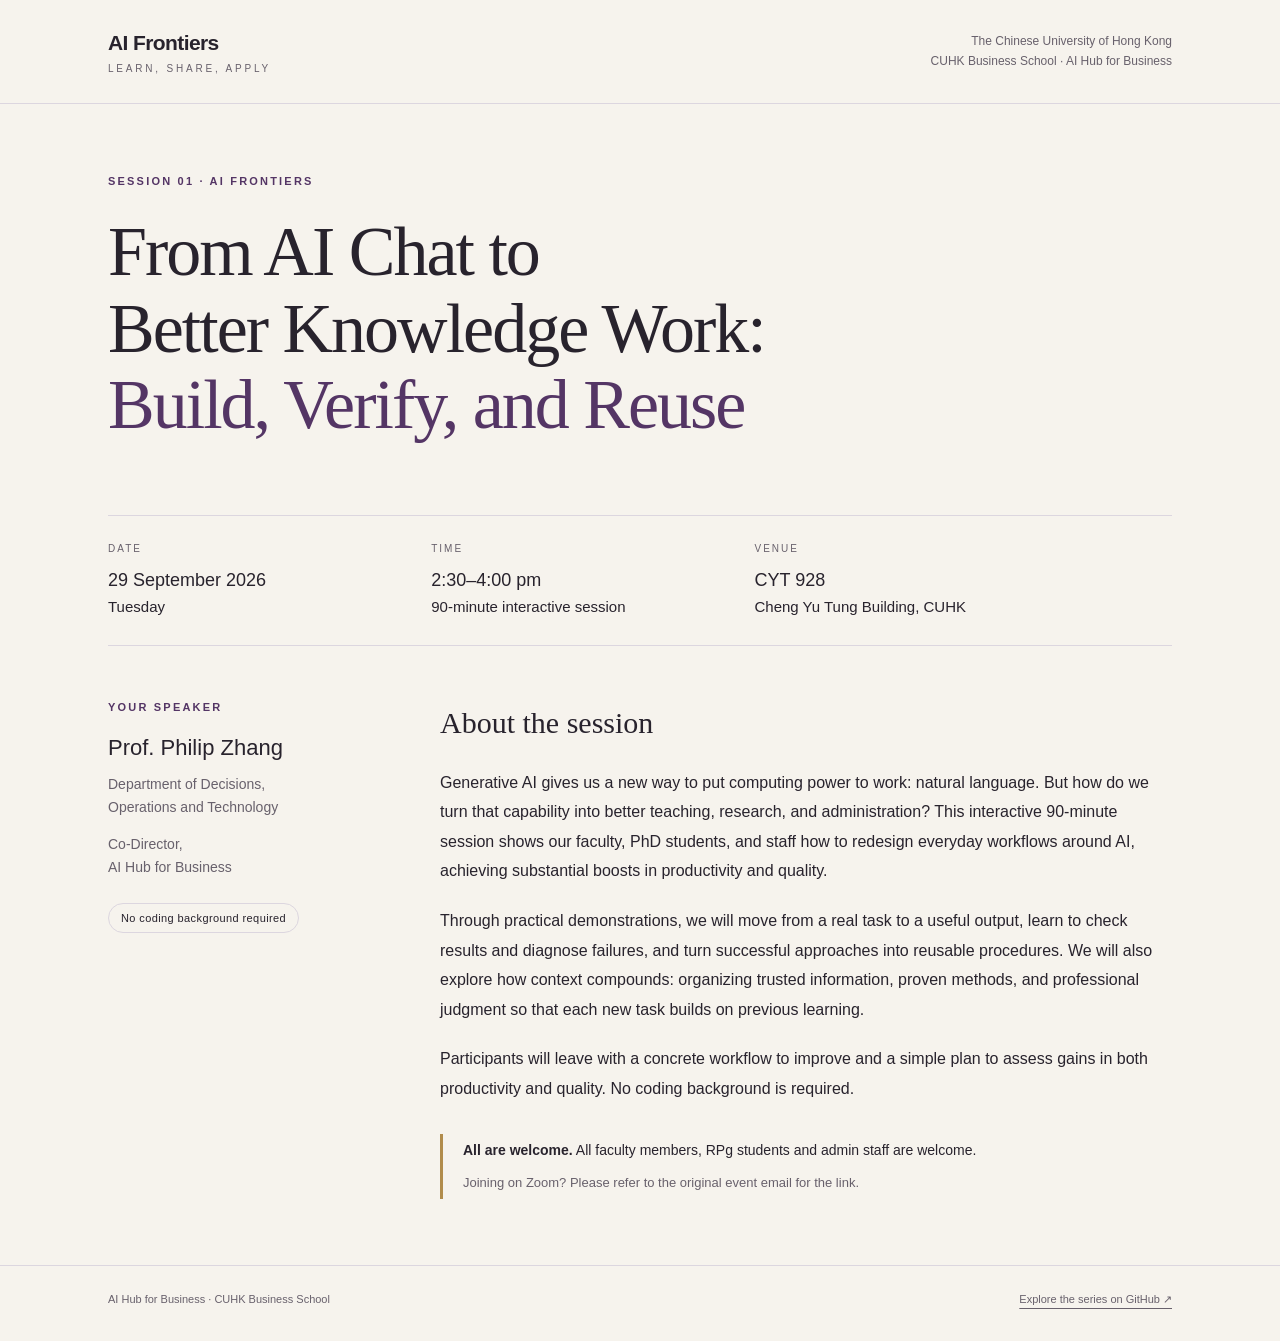
==== docs/events/2026-09-29-build-verify-reuse.html @ 6bfc77c0 "Publish event website and simplify session listing" ====
<!doctype html>
<html lang="en"><head><meta charset="utf-8"><meta name="viewport" content="width=device-width, initial-scale=1"><title>From AI Chat to Better Knowledge Work · AI Frontiers</title><meta name="description" content="AI Frontiers at CUHK Business School — learn, share and apply AI in research, teaching and everyday work."><link rel="stylesheet" href="../style.css"></head><body><a class="skip" href="#main">Skip to content</a><header><div class="wrap masthead"><a class="brand" href="../index.html">AI Frontiers<span>Learn, Share, Apply</span></a><div class="institution">The Chinese University of Hong Kong<br>CUHK Business School · AI Hub for Business</div></div></header><main id="main" class="wrap"><section class="hero"><div class="eyebrow">Session 01 · AI Frontiers</div><h1>From AI Chat to<br>Better Knowledge Work:<br><em>Build, Verify, and Reuse</em></h1></section><dl class="details"><div><dt>Date</dt><dd><strong>29 September 2026</strong><br>Tuesday</dd></div><div><dt>Time</dt><dd><strong>2:30–4:00 pm</strong><br>90-minute interactive session</dd></div><div><dt>Venue</dt><dd><strong>CYT 928</strong><br>Cheng Yu Tung Building, CUHK</dd></div></dl><div class="content"><aside><div class="eyebrow">Your speaker</div><p class="speaker">Prof. Philip Zhang</p><p class="affiliation">Department of Decisions,<br>Operations and Technology</p><p class="affiliation" style="margin-top:14px">Co-Director,<br>AI Hub for Business</p><span class="badge">No coding background required</span></aside><article class="abstract"><h2>About the session</h2><p>Generative AI gives us a new way to put computing power to work: natural language. But how do we turn that capability into better teaching, research, and administration? This interactive 90-minute session shows our faculty, PhD students, and staff how to redesign everyday workflows around AI, achieving substantial boosts in productivity and quality.</p><p>Through practical demonstrations, we will move from a real task to a useful output, learn to check results and diagnose failures, and turn successful approaches into reusable procedures. We will also explore how context compounds: organizing trusted information, proven methods, and professional judgment so that each new task builds on previous learning.</p><p>Participants will leave with a concrete workflow to improve and a simple plan to assess gains in both productivity and quality. No coding background is required.</p><div class="welcome"><p><strong>All are welcome.</strong> All faculty members, RPg students and admin staff are welcome.</p><p>Joining on Zoom? Please refer to the original event email for the link.</p></div></article></div></main><footer><div class="wrap foot"><span>AI Hub for Business · CUHK Business School</span><a href="https://github.com/CUHK-Business-School-AI-Hub/AI-Frontiers-Learn-Share-and-Apply">Explore the series on GitHub ↗</a></div></footer></body></html>
---- docs/style.css ----
*{box-sizing:border-box} :root{--paper:#f6f3ed;--ink:#28232d;--muted:#68616c;--purple:#543565;--line:#dcd6df;--gold:#b18c4c}body{margin:0;background:var(--paper);color:var(--ink);font-family:Arial,Helvetica,sans-serif;line-height:1.65}a{color:inherit;text-underline-offset:5px}a:hover{color:var(--purple)}a:focus-visible{outline:3px solid var(--gold);outline-offset:6px}.wrap{max-width:1160px;margin:auto;padding:0 48px}header{border-bottom:1px solid var(--line)}.masthead{display:flex;align-items:center;justify-content:space-between;gap:24px;padding-top:26px;padding-bottom:26px}.brand{text-decoration:none;font-weight:700;font-size:21px;letter-spacing:-.6px}.brand span{display:block;font-size:10px;letter-spacing:2.8px;text-transform:uppercase;font-weight:400;color:var(--muted)}.institution{font-size:12px;text-align:right;color:var(--muted)}.eyebrow{text-transform:uppercase;font-size:11px;font-weight:700;letter-spacing:2.2px;color:var(--purple)}.hero{padding:68px 0 48px;position:relative}h1{font-family:Georgia,'Times New Roman',serif;font-weight:400;font-size:clamp(40px,5.7vw,70px);line-height:1.09;letter-spacing:-2px;margin:24px 0;max-width:930px}h1 em{font-style:normal;color:var(--purple)}.intro{font-size:18px;color:var(--muted);max-width:660px}.details{display:grid;grid-template-columns:1fr 1fr 1.4fr;border-top:1px solid var(--line);border-bottom:1px solid var(--line);margin:0;padding:25px 0;gap:25px}.details dt{font-size:10px;text-transform:uppercase;letter-spacing:2px;color:var(--muted);margin-bottom:8px}.details dd{margin:0;font-size:15px}.details strong{font-size:18px;font-weight:500}.content{display:grid;grid-template-columns:260px 1fr;gap:72px;padding:52px 0 66px}h2{font-family:Georgia,serif;font-weight:400;font-size:30px;margin:0 0 20px}.speaker{font-size:22px;margin:14px 0 6px}.affiliation{font-size:14px;color:var(--muted);margin:0}.badge{display:inline-block;font-size:11px;letter-spacing:.4px;border:1px solid var(--line);border-radius:40px;padding:5px 12px;margin-top:24px}.abstract p{font-size:16px;line-height:1.85;margin:0 0 20px}.welcome{border-left:3px solid var(--gold);padding:4px 0 4px 20px;margin-top:30px}.welcome p{font-size:14px;margin:0 0 8px}.welcome p:last-child{margin:0;color:var(--muted);font-size:13px}footer{border-top:1px solid var(--line);padding:24px 0 32px;font-size:11px;color:var(--muted)}.foot{display:flex;justify-content:space-between;gap:25px}.session{display:grid;grid-template-columns:100px 1fr 150px;gap:30px;padding:32px 0;border-top:1px solid var(--line);text-decoration:none;align-items:start}.session:hover h2{text-decoration:underline;text-underline-offset:6px}.number{font-family:Georgia,serif;font-size:48px;color:var(--purple);line-height:1}.session h2{font-size:28px;margin:0 0 10px}.session p{font-size:14px;color:var(--muted);margin:0}.session time{font-size:13px;text-align:right}.listing{padding-bottom:80px}.skip{position:absolute;left:16px;top:-100px;background:white;padding:8px;z-index:5}.skip:focus{top:10px}@media(max-width:700px){.wrap{padding:0 24px}.masthead{padding-top:20px;padding-bottom:20px}.institution{font-size:10px;max-width:130px}.brand{font-size:18px}.brand span{font-size:8px;letter-spacing:1.8px}.hero{padding:42px 0 30px}h1{letter-spacing:-1px}.details{grid-template-columns:1fr;gap:18px;padding:22px 0}.details dd{font-size:14px}.content{grid-template-columns:1fr;gap:36px;padding:32px 0 44px}.foot{flex-direction:column;gap:10px}.session{grid-template-columns:48px 1fr;gap:16px}.session time{grid-column:2;text-align:left}.session h2{font-size:25px}.number{font-size:36px}}
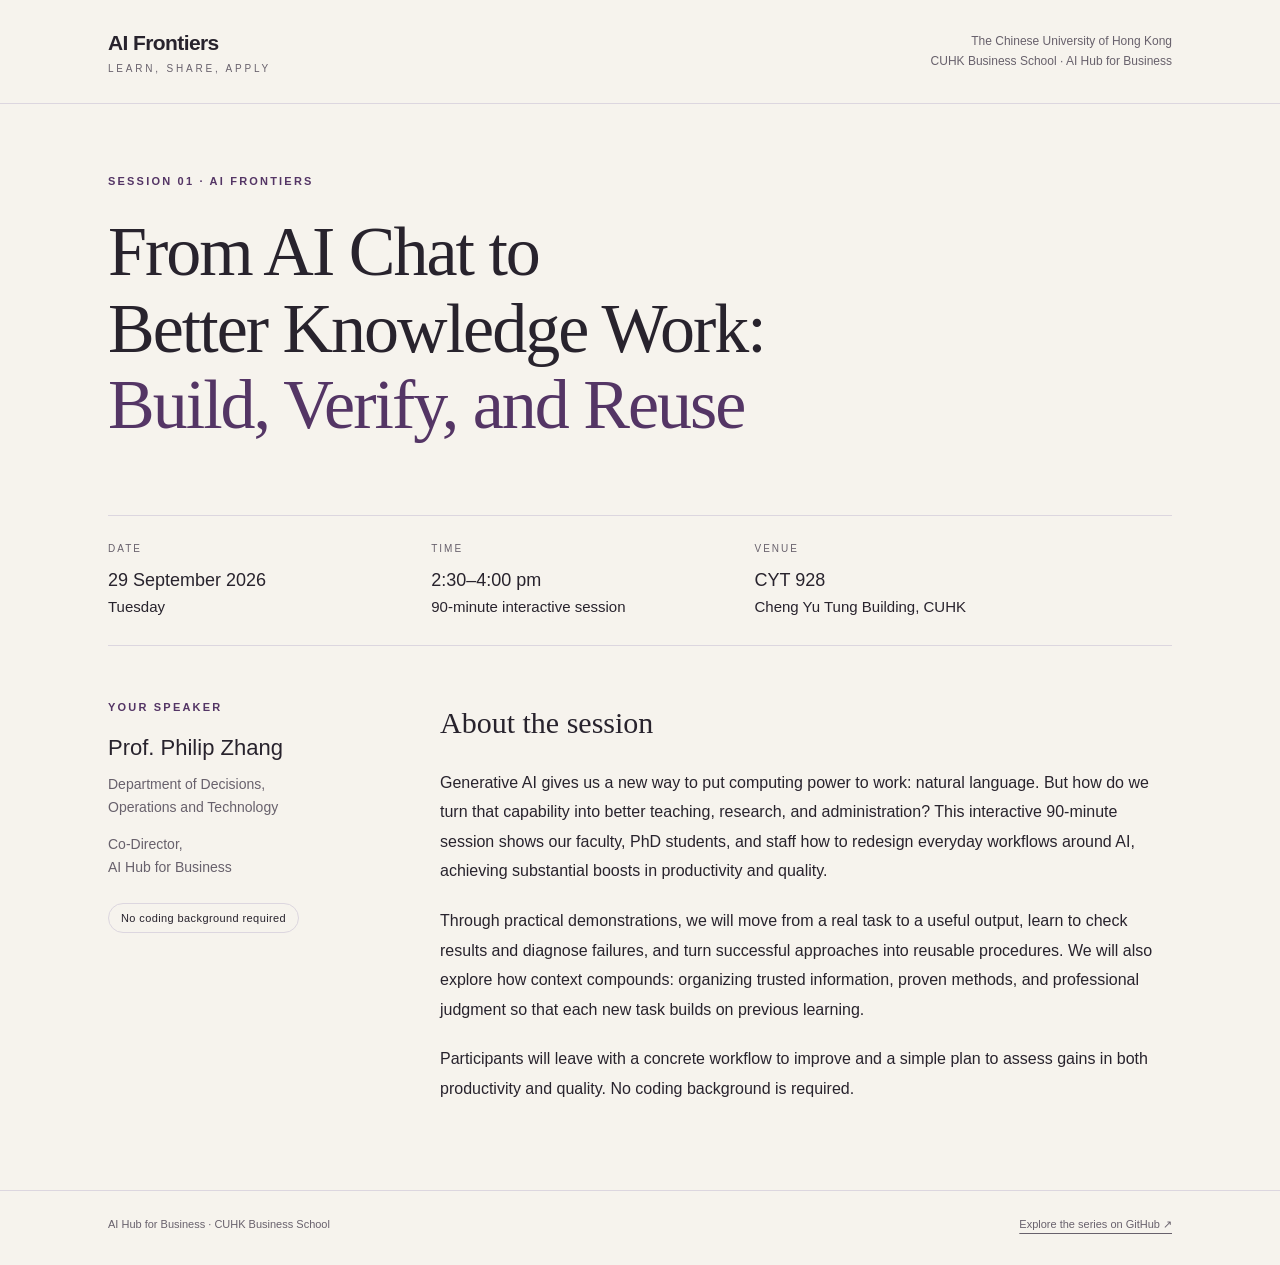
==== commit 60851b90: "Remove open attendance and Zoom prompts" ====
--- a/docs/events/2026-09-29-build-verify-reuse.html
+++ b/docs/events/2026-09-29-build-verify-reuse.html
@@ -1,2 +1,2 @@
 <!doctype html>
-<html lang="en"><head><meta charset="utf-8"><meta name="viewport" content="width=device-width, initial-scale=1"><title>From AI Chat to Better Knowledge Work · AI Frontiers</title><meta name="description" content="AI Frontiers at CUHK Business School — learn, share and apply AI in research, teaching and everyday work."><link rel="stylesheet" href="../style.css"></head><body><a class="skip" href="#main">Skip to content</a><header><div class="wrap masthead"><a class="brand" href="../index.html">AI Frontiers<span>Learn, Share, Apply</span></a><div class="institution">The Chinese University of Hong Kong<br>CUHK Business School · AI Hub for Business</div></div></header><main id="main" class="wrap"><section class="hero"><div class="eyebrow">Session 01 · AI Frontiers</div><h1>From AI Chat to<br>Better Knowledge Work:<br><em>Build, Verify, and Reuse</em></h1></section><dl class="details"><div><dt>Date</dt><dd><strong>29 September 2026</strong><br>Tuesday</dd></div><div><dt>Time</dt><dd><strong>2:30–4:00 pm</strong><br>90-minute interactive session</dd></div><div><dt>Venue</dt><dd><strong>CYT 928</strong><br>Cheng Yu Tung Building, CUHK</dd></div></dl><div class="content"><aside><div class="eyebrow">Your speaker</div><p class="speaker">Prof. Philip Zhang</p><p class="affiliation">Department of Decisions,<br>Operations and Technology</p><p class="affiliation" style="margin-top:14px">Co-Director,<br>AI Hub for Business</p><span class="badge">No coding background required</span></aside><article class="abstract"><h2>About the session</h2><p>Generative AI gives us a new way to put computing power to work: natural language. But how do we turn that capability into better teaching, research, and administration? This interactive 90-minute session shows our faculty, PhD students, and staff how to redesign everyday workflows around AI, achieving substantial boosts in productivity and quality.</p><p>Through practical demonstrations, we will move from a real task to a useful output, learn to check results and diagnose failures, and turn successful approaches into reusable procedures. We will also explore how context compounds: organizing trusted information, proven methods, and professional judgment so that each new task builds on previous learning.</p><p>Participants will leave with a concrete workflow to improve and a simple plan to assess gains in both productivity and quality. No coding background is required.</p><div class="welcome"><p><strong>All are welcome.</strong> All faculty members, RPg students and admin staff are welcome.</p><p>Joining on Zoom? Please refer to the original event email for the link.</p></div></article></div></main><footer><div class="wrap foot"><span>AI Hub for Business · CUHK Business School</span><a href="https://github.com/CUHK-Business-School-AI-Hub/AI-Frontiers-Learn-Share-and-Apply">Explore the series on GitHub ↗</a></div></footer></body></html>+<html lang="en"><head><meta charset="utf-8"><meta name="viewport" content="width=device-width, initial-scale=1"><title>From AI Chat to Better Knowledge Work · AI Frontiers</title><meta name="description" content="AI Frontiers at CUHK Business School — learn, share and apply AI in research, teaching and everyday work."><link rel="stylesheet" href="../style.css"></head><body><a class="skip" href="#main">Skip to content</a><header><div class="wrap masthead"><a class="brand" href="../index.html">AI Frontiers<span>Learn, Share, Apply</span></a><div class="institution">The Chinese University of Hong Kong<br>CUHK Business School · AI Hub for Business</div></div></header><main id="main" class="wrap"><section class="hero"><div class="eyebrow">Session 01 · AI Frontiers</div><h1>From AI Chat to<br>Better Knowledge Work:<br><em>Build, Verify, and Reuse</em></h1></section><dl class="details"><div><dt>Date</dt><dd><strong>29 September 2026</strong><br>Tuesday</dd></div><div><dt>Time</dt><dd><strong>2:30–4:00 pm</strong><br>90-minute interactive session</dd></div><div><dt>Venue</dt><dd><strong>CYT 928</strong><br>Cheng Yu Tung Building, CUHK</dd></div></dl><div class="content"><aside><div class="eyebrow">Your speaker</div><p class="speaker">Prof. Philip Zhang</p><p class="affiliation">Department of Decisions,<br>Operations and Technology</p><p class="affiliation" style="margin-top:14px">Co-Director,<br>AI Hub for Business</p><span class="badge">No coding background required</span></aside><article class="abstract"><h2>About the session</h2><p>Generative AI gives us a new way to put computing power to work: natural language. But how do we turn that capability into better teaching, research, and administration? This interactive 90-minute session shows our faculty, PhD students, and staff how to redesign everyday workflows around AI, achieving substantial boosts in productivity and quality.</p><p>Through practical demonstrations, we will move from a real task to a useful output, learn to check results and diagnose failures, and turn successful approaches into reusable procedures. We will also explore how context compounds: organizing trusted information, proven methods, and professional judgment so that each new task builds on previous learning.</p><p>Participants will leave with a concrete workflow to improve and a simple plan to assess gains in both productivity and quality. No coding background is required.</p></article></div></main><footer><div class="wrap foot"><span>AI Hub for Business · CUHK Business School</span><a href="https://github.com/CUHK-Business-School-AI-Hub/AI-Frontiers-Learn-Share-and-Apply">Explore the series on GitHub ↗</a></div></footer></body></html>
--- a/docs/style.css
+++ b/docs/style.css
@@ -1 +1 @@
-*{box-sizing:border-box} :root{--paper:#f6f3ed;--ink:#28232d;--muted:#68616c;--purple:#543565;--line:#dcd6df;--gold:#b18c4c}body{margin:0;background:var(--paper);color:var(--ink);font-family:Arial,Helvetica,sans-serif;line-height:1.65}a{color:inherit;text-underline-offset:5px}a:hover{color:var(--purple)}a:focus-visible{outline:3px solid var(--gold);outline-offset:6px}.wrap{max-width:1160px;margin:auto;padding:0 48px}header{border-bottom:1px solid var(--line)}.masthead{display:flex;align-items:center;justify-content:space-between;gap:24px;padding-top:26px;padding-bottom:26px}.brand{text-decoration:none;font-weight:700;font-size:21px;letter-spacing:-.6px}.brand span{display:block;font-size:10px;letter-spacing:2.8px;text-transform:uppercase;font-weight:400;color:var(--muted)}.institution{font-size:12px;text-align:right;color:var(--muted)}.eyebrow{text-transform:uppercase;font-size:11px;font-weight:700;letter-spacing:2.2px;color:var(--purple)}.hero{padding:68px 0 48px;position:relative}h1{font-family:Georgia,'Times New Roman',serif;font-weight:400;font-size:clamp(40px,5.7vw,70px);line-height:1.09;letter-spacing:-2px;margin:24px 0;max-width:930px}h1 em{font-style:normal;color:var(--purple)}.intro{font-size:18px;color:var(--muted);max-width:660px}.details{display:grid;grid-template-columns:1fr 1fr 1.4fr;border-top:1px solid var(--line);border-bottom:1px solid var(--line);margin:0;padding:25px 0;gap:25px}.details dt{font-size:10px;text-transform:uppercase;letter-spacing:2px;color:var(--muted);margin-bottom:8px}.details dd{margin:0;font-size:15px}.details strong{font-size:18px;font-weight:500}.content{display:grid;grid-template-columns:260px 1fr;gap:72px;padding:52px 0 66px}h2{font-family:Georgia,serif;font-weight:400;font-size:30px;margin:0 0 20px}.speaker{font-size:22px;margin:14px 0 6px}.affiliation{font-size:14px;color:var(--muted);margin:0}.badge{display:inline-block;font-size:11px;letter-spacing:.4px;border:1px solid var(--line);border-radius:40px;padding:5px 12px;margin-top:24px}.abstract p{font-size:16px;line-height:1.85;margin:0 0 20px}.welcome{border-left:3px solid var(--gold);padding:4px 0 4px 20px;margin-top:30px}.welcome p{font-size:14px;margin:0 0 8px}.welcome p:last-child{margin:0;color:var(--muted);font-size:13px}footer{border-top:1px solid var(--line);padding:24px 0 32px;font-size:11px;color:var(--muted)}.foot{display:flex;justify-content:space-between;gap:25px}.session{display:grid;grid-template-columns:100px 1fr 150px;gap:30px;padding:32px 0;border-top:1px solid var(--line);text-decoration:none;align-items:start}.session:hover h2{text-decoration:underline;text-underline-offset:6px}.number{font-family:Georgia,serif;font-size:48px;color:var(--purple);line-height:1}.session h2{font-size:28px;margin:0 0 10px}.session p{font-size:14px;color:var(--muted);margin:0}.session time{font-size:13px;text-align:right}.listing{padding-bottom:80px}.skip{position:absolute;left:16px;top:-100px;background:white;padding:8px;z-index:5}.skip:focus{top:10px}@media(max-width:700px){.wrap{padding:0 24px}.masthead{padding-top:20px;padding-bottom:20px}.institution{font-size:10px;max-width:130px}.brand{font-size:18px}.brand span{font-size:8px;letter-spacing:1.8px}.hero{padding:42px 0 30px}h1{letter-spacing:-1px}.details{grid-template-columns:1fr;gap:18px;padding:22px 0}.details dd{font-size:14px}.content{grid-template-columns:1fr;gap:36px;padding:32px 0 44px}.foot{flex-direction:column;gap:10px}.session{grid-template-columns:48px 1fr;gap:16px}.session time{grid-column:2;text-align:left}.session h2{font-size:25px}.number{font-size:36px}}+*{box-sizing:border-box} :root{--paper:#f6f3ed;--ink:#28232d;--muted:#68616c;--purple:#543565;--line:#dcd6df;--gold:#b18c4c}body{margin:0;background:var(--paper);color:var(--ink);font-family:Arial,Helvetica,sans-serif;line-height:1.65}a{color:inherit;text-underline-offset:5px}a:hover{color:var(--purple)}a:focus-visible{outline:3px solid var(--gold);outline-offset:6px}.wrap{max-width:1160px;margin:auto;padding:0 48px}header{border-bottom:1px solid var(--line)}.masthead{display:flex;align-items:center;justify-content:space-between;gap:24px;padding-top:26px;padding-bottom:26px}.brand{text-decoration:none;font-weight:700;font-size:21px;letter-spacing:-.6px}.brand span{display:block;font-size:10px;letter-spacing:2.8px;text-transform:uppercase;font-weight:400;color:var(--muted)}.institution{font-size:12px;text-align:right;color:var(--muted)}.eyebrow{text-transform:uppercase;font-size:11px;font-weight:700;letter-spacing:2.2px;color:var(--purple)}.hero{padding:68px 0 48px;position:relative}h1{font-family:Georgia,'Times New Roman',serif;font-weight:400;font-size:clamp(40px,5.7vw,70px);line-height:1.09;letter-spacing:-2px;margin:24px 0;max-width:930px}h1 em{font-style:normal;color:var(--purple)}.intro{font-size:18px;color:var(--muted);max-width:660px}.details{display:grid;grid-template-columns:1fr 1fr 1.4fr;border-top:1px solid var(--line);border-bottom:1px solid var(--line);margin:0;padding:25px 0;gap:25px}.details dt{font-size:10px;text-transform:uppercase;letter-spacing:2px;color:var(--muted);margin-bottom:8px}.details dd{margin:0;font-size:15px}.details strong{font-size:18px;font-weight:500}.content{display:grid;grid-template-columns:260px 1fr;gap:72px;padding:52px 0 66px}h2{font-family:Georgia,serif;font-weight:400;font-size:30px;margin:0 0 20px}.speaker{font-size:22px;margin:14px 0 6px}.affiliation{font-size:14px;color:var(--muted);margin:0}.badge{display:inline-block;font-size:11px;letter-spacing:.4px;border:1px solid var(--line);border-radius:40px;padding:5px 12px;margin-top:24px}.abstract p{font-size:16px;line-height:1.85;margin:0 0 20px}footer{border-top:1px solid var(--line);padding:24px 0 32px;font-size:11px;color:var(--muted)}.foot{display:flex;justify-content:space-between;gap:25px}.session{display:grid;grid-template-columns:100px 1fr 150px;gap:30px;padding:32px 0;border-top:1px solid var(--line);text-decoration:none;align-items:start}.session:hover h2{text-decoration:underline;text-underline-offset:6px}.number{font-family:Georgia,serif;font-size:48px;color:var(--purple);line-height:1}.session h2{font-size:28px;margin:0 0 10px}.session p{font-size:14px;color:var(--muted);margin:0}.session time{font-size:13px;text-align:right}.listing{padding-bottom:80px}.skip{position:absolute;left:16px;top:-100px;background:white;padding:8px;z-index:5}.skip:focus{top:10px}@media(max-width:700px){.wrap{padding:0 24px}.masthead{padding-top:20px;padding-bottom:20px}.institution{font-size:10px;max-width:130px}.brand{font-size:18px}.brand span{font-size:8px;letter-spacing:1.8px}.hero{padding:42px 0 30px}h1{letter-spacing:-1px}.details{grid-template-columns:1fr;gap:18px;padding:22px 0}.details dd{font-size:14px}.content{grid-template-columns:1fr;gap:36px;padding:32px 0 44px}.foot{flex-direction:column;gap:10px}.session{grid-template-columns:48px 1fr;gap:16px}.session time{grid-column:2;text-align:left}.session h2{font-size:25px}.number{font-size:36px}}
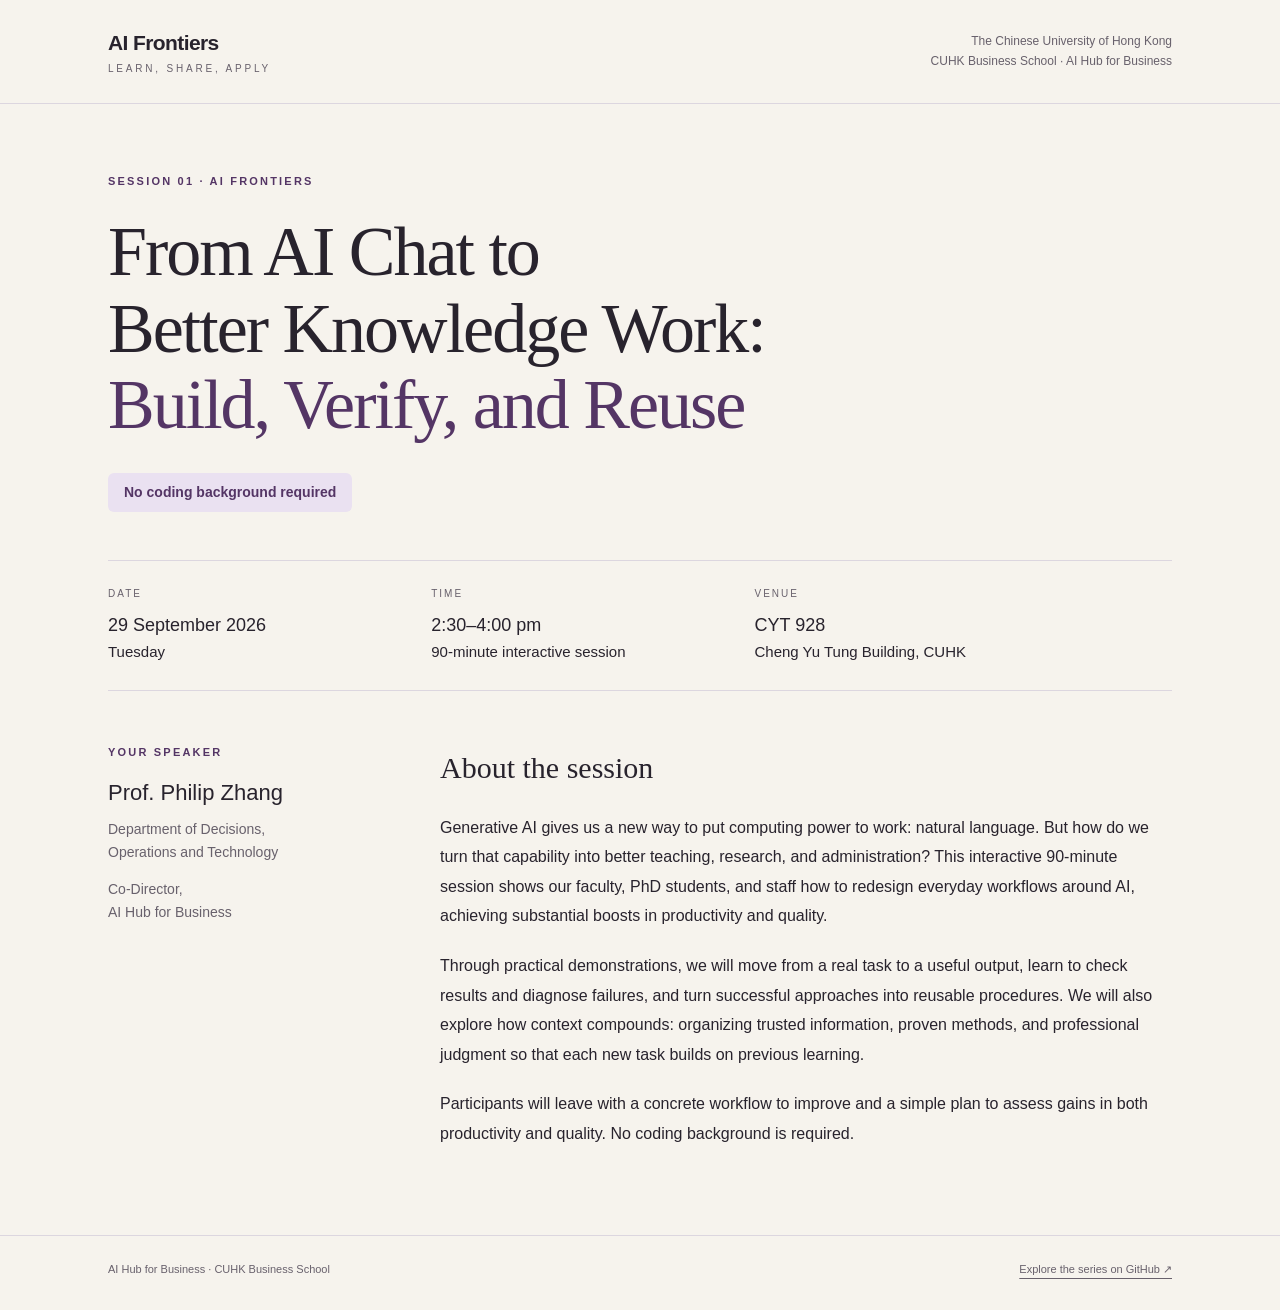
==== commit 2ea6bed3: "Highlight coding prerequisite below event title" ====
--- a/docs/events/2026-09-29-build-verify-reuse.html
+++ b/docs/events/2026-09-29-build-verify-reuse.html
@@ -1,2 +1,2 @@
 <!doctype html>
-<html lang="en"><head><meta charset="utf-8"><meta name="viewport" content="width=device-width, initial-scale=1"><title>From AI Chat to Better Knowledge Work · AI Frontiers</title><meta name="description" content="AI Frontiers at CUHK Business School — learn, share and apply AI in research, teaching and everyday work."><link rel="stylesheet" href="../style.css"></head><body><a class="skip" href="#main">Skip to content</a><header><div class="wrap masthead"><a class="brand" href="../index.html">AI Frontiers<span>Learn, Share, Apply</span></a><div class="institution">The Chinese University of Hong Kong<br>CUHK Business School · AI Hub for Business</div></div></header><main id="main" class="wrap"><section class="hero"><div class="eyebrow">Session 01 · AI Frontiers</div><h1>From AI Chat to<br>Better Knowledge Work:<br><em>Build, Verify, and Reuse</em></h1></section><dl class="details"><div><dt>Date</dt><dd><strong>29 September 2026</strong><br>Tuesday</dd></div><div><dt>Time</dt><dd><strong>2:30–4:00 pm</strong><br>90-minute interactive session</dd></div><div><dt>Venue</dt><dd><strong>CYT 928</strong><br>Cheng Yu Tung Building, CUHK</dd></div></dl><div class="content"><aside><div class="eyebrow">Your speaker</div><p class="speaker">Prof. Philip Zhang</p><p class="affiliation">Department of Decisions,<br>Operations and Technology</p><p class="affiliation" style="margin-top:14px">Co-Director,<br>AI Hub for Business</p><span class="badge">No coding background required</span></aside><article class="abstract"><h2>About the session</h2><p>Generative AI gives us a new way to put computing power to work: natural language. But how do we turn that capability into better teaching, research, and administration? This interactive 90-minute session shows our faculty, PhD students, and staff how to redesign everyday workflows around AI, achieving substantial boosts in productivity and quality.</p><p>Through practical demonstrations, we will move from a real task to a useful output, learn to check results and diagnose failures, and turn successful approaches into reusable procedures. We will also explore how context compounds: organizing trusted information, proven methods, and professional judgment so that each new task builds on previous learning.</p><p>Participants will leave with a concrete workflow to improve and a simple plan to assess gains in both productivity and quality. No coding background is required.</p></article></div></main><footer><div class="wrap foot"><span>AI Hub for Business · CUHK Business School</span><a href="https://github.com/CUHK-Business-School-AI-Hub/AI-Frontiers-Learn-Share-and-Apply">Explore the series on GitHub ↗</a></div></footer></body></html>+<html lang="en"><head><meta charset="utf-8"><meta name="viewport" content="width=device-width, initial-scale=1"><title>From AI Chat to Better Knowledge Work · AI Frontiers</title><meta name="description" content="AI Frontiers at CUHK Business School — learn, share and apply AI in research, teaching and everyday work."><link rel="stylesheet" href="../style.css"></head><body><a class="skip" href="#main">Skip to content</a><header><div class="wrap masthead"><a class="brand" href="../index.html">AI Frontiers<span>Learn, Share, Apply</span></a><div class="institution">The Chinese University of Hong Kong<br>CUHK Business School · AI Hub for Business</div></div></header><main id="main" class="wrap"><section class="hero"><div class="eyebrow">Session 01 · AI Frontiers</div><h1>From AI Chat to<br>Better Knowledge Work:<br><em>Build, Verify, and Reuse</em></h1><p class="session-note">No coding background required</p></section><dl class="details"><div><dt>Date</dt><dd><strong>29 September 2026</strong><br>Tuesday</dd></div><div><dt>Time</dt><dd><strong>2:30–4:00 pm</strong><br>90-minute interactive session</dd></div><div><dt>Venue</dt><dd><strong>CYT 928</strong><br>Cheng Yu Tung Building, CUHK</dd></div></dl><div class="content"><aside><div class="eyebrow">Your speaker</div><p class="speaker">Prof. Philip Zhang</p><p class="affiliation">Department of Decisions,<br>Operations and Technology</p><p class="affiliation" style="margin-top:14px">Co-Director,<br>AI Hub for Business</p></aside><article class="abstract"><h2>About the session</h2><p>Generative AI gives us a new way to put computing power to work: natural language. But how do we turn that capability into better teaching, research, and administration? This interactive 90-minute session shows our faculty, PhD students, and staff how to redesign everyday workflows around AI, achieving substantial boosts in productivity and quality.</p><p>Through practical demonstrations, we will move from a real task to a useful output, learn to check results and diagnose failures, and turn successful approaches into reusable procedures. We will also explore how context compounds: organizing trusted information, proven methods, and professional judgment so that each new task builds on previous learning.</p><p>Participants will leave with a concrete workflow to improve and a simple plan to assess gains in both productivity and quality. No coding background is required.</p></article></div></main><footer><div class="wrap foot"><span>AI Hub for Business · CUHK Business School</span><a href="https://github.com/CUHK-Business-School-AI-Hub/AI-Frontiers-Learn-Share-and-Apply">Explore the series on GitHub ↗</a></div></footer></body></html>
--- a/docs/style.css
+++ b/docs/style.css
@@ -1 +1 @@
-*{box-sizing:border-box} :root{--paper:#f6f3ed;--ink:#28232d;--muted:#68616c;--purple:#543565;--line:#dcd6df;--gold:#b18c4c}body{margin:0;background:var(--paper);color:var(--ink);font-family:Arial,Helvetica,sans-serif;line-height:1.65}a{color:inherit;text-underline-offset:5px}a:hover{color:var(--purple)}a:focus-visible{outline:3px solid var(--gold);outline-offset:6px}.wrap{max-width:1160px;margin:auto;padding:0 48px}header{border-bottom:1px solid var(--line)}.masthead{display:flex;align-items:center;justify-content:space-between;gap:24px;padding-top:26px;padding-bottom:26px}.brand{text-decoration:none;font-weight:700;font-size:21px;letter-spacing:-.6px}.brand span{display:block;font-size:10px;letter-spacing:2.8px;text-transform:uppercase;font-weight:400;color:var(--muted)}.institution{font-size:12px;text-align:right;color:var(--muted)}.eyebrow{text-transform:uppercase;font-size:11px;font-weight:700;letter-spacing:2.2px;color:var(--purple)}.hero{padding:68px 0 48px;position:relative}h1{font-family:Georgia,'Times New Roman',serif;font-weight:400;font-size:clamp(40px,5.7vw,70px);line-height:1.09;letter-spacing:-2px;margin:24px 0;max-width:930px}h1 em{font-style:normal;color:var(--purple)}.intro{font-size:18px;color:var(--muted);max-width:660px}.details{display:grid;grid-template-columns:1fr 1fr 1.4fr;border-top:1px solid var(--line);border-bottom:1px solid var(--line);margin:0;padding:25px 0;gap:25px}.details dt{font-size:10px;text-transform:uppercase;letter-spacing:2px;color:var(--muted);margin-bottom:8px}.details dd{margin:0;font-size:15px}.details strong{font-size:18px;font-weight:500}.content{display:grid;grid-template-columns:260px 1fr;gap:72px;padding:52px 0 66px}h2{font-family:Georgia,serif;font-weight:400;font-size:30px;margin:0 0 20px}.speaker{font-size:22px;margin:14px 0 6px}.affiliation{font-size:14px;color:var(--muted);margin:0}.badge{display:inline-block;font-size:11px;letter-spacing:.4px;border:1px solid var(--line);border-radius:40px;padding:5px 12px;margin-top:24px}.abstract p{font-size:16px;line-height:1.85;margin:0 0 20px}footer{border-top:1px solid var(--line);padding:24px 0 32px;font-size:11px;color:var(--muted)}.foot{display:flex;justify-content:space-between;gap:25px}.session{display:grid;grid-template-columns:100px 1fr 150px;gap:30px;padding:32px 0;border-top:1px solid var(--line);text-decoration:none;align-items:start}.session:hover h2{text-decoration:underline;text-underline-offset:6px}.number{font-family:Georgia,serif;font-size:48px;color:var(--purple);line-height:1}.session h2{font-size:28px;margin:0 0 10px}.session p{font-size:14px;color:var(--muted);margin:0}.session time{font-size:13px;text-align:right}.listing{padding-bottom:80px}.skip{position:absolute;left:16px;top:-100px;background:white;padding:8px;z-index:5}.skip:focus{top:10px}@media(max-width:700px){.wrap{padding:0 24px}.masthead{padding-top:20px;padding-bottom:20px}.institution{font-size:10px;max-width:130px}.brand{font-size:18px}.brand span{font-size:8px;letter-spacing:1.8px}.hero{padding:42px 0 30px}h1{letter-spacing:-1px}.details{grid-template-columns:1fr;gap:18px;padding:22px 0}.details dd{font-size:14px}.content{grid-template-columns:1fr;gap:36px;padding:32px 0 44px}.foot{flex-direction:column;gap:10px}.session{grid-template-columns:48px 1fr;gap:16px}.session time{grid-column:2;text-align:left}.session h2{font-size:25px}.number{font-size:36px}}+*{box-sizing:border-box} :root{--paper:#f6f3ed;--ink:#28232d;--muted:#68616c;--purple:#543565;--line:#dcd6df;--gold:#b18c4c}body{margin:0;background:var(--paper);color:var(--ink);font-family:Arial,Helvetica,sans-serif;line-height:1.65}a{color:inherit;text-underline-offset:5px}a:hover{color:var(--purple)}a:focus-visible{outline:3px solid var(--gold);outline-offset:6px}.wrap{max-width:1160px;margin:auto;padding:0 48px}header{border-bottom:1px solid var(--line)}.masthead{display:flex;align-items:center;justify-content:space-between;gap:24px;padding-top:26px;padding-bottom:26px}.brand{text-decoration:none;font-weight:700;font-size:21px;letter-spacing:-.6px}.brand span{display:block;font-size:10px;letter-spacing:2.8px;text-transform:uppercase;font-weight:400;color:var(--muted)}.institution{font-size:12px;text-align:right;color:var(--muted)}.eyebrow{text-transform:uppercase;font-size:11px;font-weight:700;letter-spacing:2.2px;color:var(--purple)}.hero{padding:68px 0 48px;position:relative}h1{font-family:Georgia,'Times New Roman',serif;font-weight:400;font-size:clamp(40px,5.7vw,70px);line-height:1.09;letter-spacing:-2px;margin:24px 0;max-width:930px}h1 em{font-style:normal;color:var(--purple)}.intro{font-size:18px;color:var(--muted);max-width:660px}.details{display:grid;grid-template-columns:1fr 1fr 1.4fr;border-top:1px solid var(--line);border-bottom:1px solid var(--line);margin:0;padding:25px 0;gap:25px}.details dt{font-size:10px;text-transform:uppercase;letter-spacing:2px;color:var(--muted);margin-bottom:8px}.details dd{margin:0;font-size:15px}.details strong{font-size:18px;font-weight:500}.content{display:grid;grid-template-columns:260px 1fr;gap:72px;padding:52px 0 66px}h2{font-family:Georgia,serif;font-weight:400;font-size:30px;margin:0 0 20px}.speaker{font-size:22px;margin:14px 0 6px}.affiliation{font-size:14px;color:var(--muted);margin:0}.session-note{display:inline-block;margin:6px 0 0;padding:9px 16px;border-radius:6px;background:#eae1f1;color:#543565;font-size:14px;font-weight:600;line-height:1.5}.abstract p{font-size:16px;line-height:1.85;margin:0 0 20px}footer{border-top:1px solid var(--line);padding:24px 0 32px;font-size:11px;color:var(--muted)}.foot{display:flex;justify-content:space-between;gap:25px}.session{display:grid;grid-template-columns:100px 1fr 150px;gap:30px;padding:32px 0;border-top:1px solid var(--line);text-decoration:none;align-items:start}.session:hover h2{text-decoration:underline;text-underline-offset:6px}.number{font-family:Georgia,serif;font-size:48px;color:var(--purple);line-height:1}.session h2{font-size:28px;margin:0 0 10px}.session p{font-size:14px;color:var(--muted);margin:0}.session time{font-size:13px;text-align:right}.listing{padding-bottom:80px}.skip{position:absolute;left:16px;top:-100px;background:white;padding:8px;z-index:5}.skip:focus{top:10px}@media(max-width:700px){.wrap{padding:0 24px}.masthead{padding-top:20px;padding-bottom:20px}.institution{font-size:10px;max-width:130px}.brand{font-size:18px}.brand span{font-size:8px;letter-spacing:1.8px}.hero{padding:42px 0 30px}h1{letter-spacing:-1px}.details{grid-template-columns:1fr;gap:18px;padding:22px 0}.details dd{font-size:14px}.content{grid-template-columns:1fr;gap:36px;padding:32px 0 44px}.foot{flex-direction:column;gap:10px}.session{grid-template-columns:48px 1fr;gap:16px}.session time{grid-column:2;text-align:left}.session h2{font-size:25px}.number{font-size:36px}}
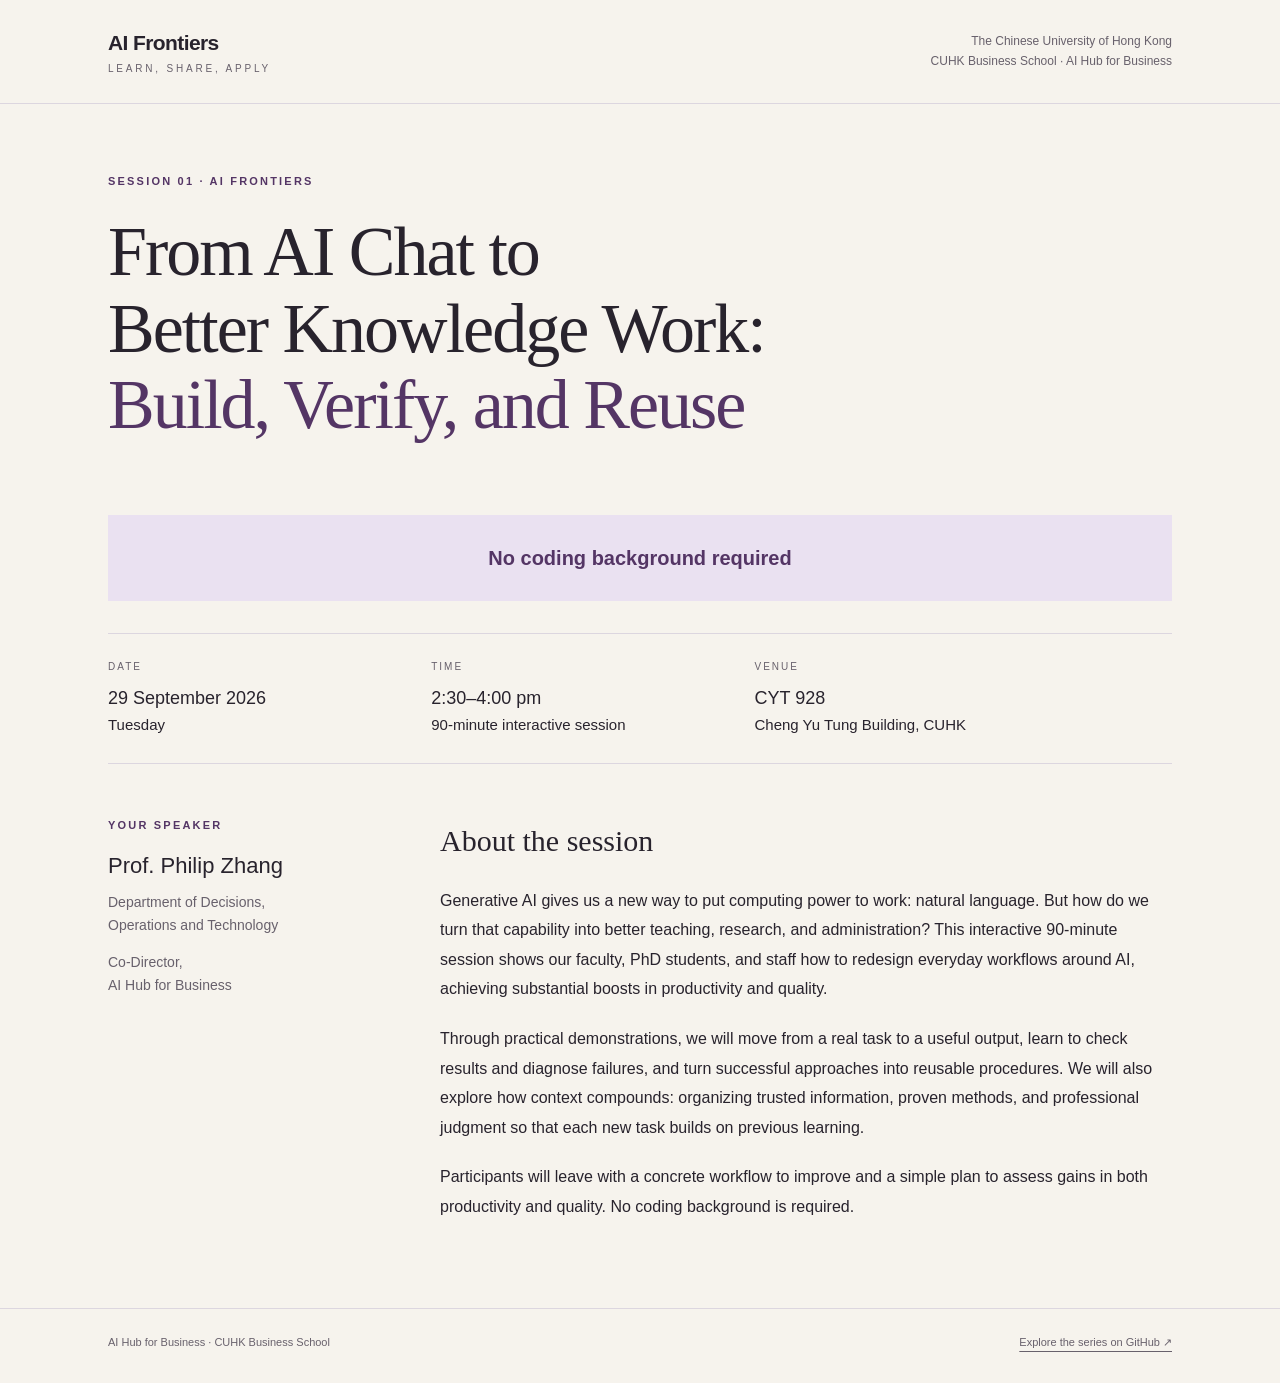
==== commit 8682c6ec: "Give prerequisite a standalone full-width color block" ====
--- a/docs/events/2026-09-29-build-verify-reuse.html
+++ b/docs/events/2026-09-29-build-verify-reuse.html
@@ -1,2 +1,2 @@
 <!doctype html>
-<html lang="en"><head><meta charset="utf-8"><meta name="viewport" content="width=device-width, initial-scale=1"><title>From AI Chat to Better Knowledge Work · AI Frontiers</title><meta name="description" content="AI Frontiers at CUHK Business School — learn, share and apply AI in research, teaching and everyday work."><link rel="stylesheet" href="../style.css"></head><body><a class="skip" href="#main">Skip to content</a><header><div class="wrap masthead"><a class="brand" href="../index.html">AI Frontiers<span>Learn, Share, Apply</span></a><div class="institution">The Chinese University of Hong Kong<br>CUHK Business School · AI Hub for Business</div></div></header><main id="main" class="wrap"><section class="hero"><div class="eyebrow">Session 01 · AI Frontiers</div><h1>From AI Chat to<br>Better Knowledge Work:<br><em>Build, Verify, and Reuse</em></h1><p class="session-note">No coding background required</p></section><dl class="details"><div><dt>Date</dt><dd><strong>29 September 2026</strong><br>Tuesday</dd></div><div><dt>Time</dt><dd><strong>2:30–4:00 pm</strong><br>90-minute interactive session</dd></div><div><dt>Venue</dt><dd><strong>CYT 928</strong><br>Cheng Yu Tung Building, CUHK</dd></div></dl><div class="content"><aside><div class="eyebrow">Your speaker</div><p class="speaker">Prof. Philip Zhang</p><p class="affiliation">Department of Decisions,<br>Operations and Technology</p><p class="affiliation" style="margin-top:14px">Co-Director,<br>AI Hub for Business</p></aside><article class="abstract"><h2>About the session</h2><p>Generative AI gives us a new way to put computing power to work: natural language. But how do we turn that capability into better teaching, research, and administration? This interactive 90-minute session shows our faculty, PhD students, and staff how to redesign everyday workflows around AI, achieving substantial boosts in productivity and quality.</p><p>Through practical demonstrations, we will move from a real task to a useful output, learn to check results and diagnose failures, and turn successful approaches into reusable procedures. We will also explore how context compounds: organizing trusted information, proven methods, and professional judgment so that each new task builds on previous learning.</p><p>Participants will leave with a concrete workflow to improve and a simple plan to assess gains in both productivity and quality. No coding background is required.</p></article></div></main><footer><div class="wrap foot"><span>AI Hub for Business · CUHK Business School</span><a href="https://github.com/CUHK-Business-School-AI-Hub/AI-Frontiers-Learn-Share-and-Apply">Explore the series on GitHub ↗</a></div></footer></body></html>+<html lang="en"><head><meta charset="utf-8"><meta name="viewport" content="width=device-width, initial-scale=1"><title>From AI Chat to Better Knowledge Work · AI Frontiers</title><meta name="description" content="AI Frontiers at CUHK Business School — learn, share and apply AI in research, teaching and everyday work."><link rel="stylesheet" href="../style.css"></head><body><a class="skip" href="#main">Skip to content</a><header><div class="wrap masthead"><a class="brand" href="../index.html">AI Frontiers<span>Learn, Share, Apply</span></a><div class="institution">The Chinese University of Hong Kong<br>CUHK Business School · AI Hub for Business</div></div></header><main id="main" class="wrap"><section class="hero"><div class="eyebrow">Session 01 · AI Frontiers</div><h1>From AI Chat to<br>Better Knowledge Work:<br><em>Build, Verify, and Reuse</em></h1></section><div class="session-note"><p>No coding background required</p></div><dl class="details"><div><dt>Date</dt><dd><strong>29 September 2026</strong><br>Tuesday</dd></div><div><dt>Time</dt><dd><strong>2:30–4:00 pm</strong><br>90-minute interactive session</dd></div><div><dt>Venue</dt><dd><strong>CYT 928</strong><br>Cheng Yu Tung Building, CUHK</dd></div></dl><div class="content"><aside><div class="eyebrow">Your speaker</div><p class="speaker">Prof. Philip Zhang</p><p class="affiliation">Department of Decisions,<br>Operations and Technology</p><p class="affiliation" style="margin-top:14px">Co-Director,<br>AI Hub for Business</p></aside><article class="abstract"><h2>About the session</h2><p>Generative AI gives us a new way to put computing power to work: natural language. But how do we turn that capability into better teaching, research, and administration? This interactive 90-minute session shows our faculty, PhD students, and staff how to redesign everyday workflows around AI, achieving substantial boosts in productivity and quality.</p><p>Through practical demonstrations, we will move from a real task to a useful output, learn to check results and diagnose failures, and turn successful approaches into reusable procedures. We will also explore how context compounds: organizing trusted information, proven methods, and professional judgment so that each new task builds on previous learning.</p><p>Participants will leave with a concrete workflow to improve and a simple plan to assess gains in both productivity and quality. No coding background is required.</p></article></div></main><footer><div class="wrap foot"><span>AI Hub for Business · CUHK Business School</span><a href="https://github.com/CUHK-Business-School-AI-Hub/AI-Frontiers-Learn-Share-and-Apply">Explore the series on GitHub ↗</a></div></footer></body></html>
--- a/docs/style.css
+++ b/docs/style.css
@@ -1 +1 @@
-*{box-sizing:border-box} :root{--paper:#f6f3ed;--ink:#28232d;--muted:#68616c;--purple:#543565;--line:#dcd6df;--gold:#b18c4c}body{margin:0;background:var(--paper);color:var(--ink);font-family:Arial,Helvetica,sans-serif;line-height:1.65}a{color:inherit;text-underline-offset:5px}a:hover{color:var(--purple)}a:focus-visible{outline:3px solid var(--gold);outline-offset:6px}.wrap{max-width:1160px;margin:auto;padding:0 48px}header{border-bottom:1px solid var(--line)}.masthead{display:flex;align-items:center;justify-content:space-between;gap:24px;padding-top:26px;padding-bottom:26px}.brand{text-decoration:none;font-weight:700;font-size:21px;letter-spacing:-.6px}.brand span{display:block;font-size:10px;letter-spacing:2.8px;text-transform:uppercase;font-weight:400;color:var(--muted)}.institution{font-size:12px;text-align:right;color:var(--muted)}.eyebrow{text-transform:uppercase;font-size:11px;font-weight:700;letter-spacing:2.2px;color:var(--purple)}.hero{padding:68px 0 48px;position:relative}h1{font-family:Georgia,'Times New Roman',serif;font-weight:400;font-size:clamp(40px,5.7vw,70px);line-height:1.09;letter-spacing:-2px;margin:24px 0;max-width:930px}h1 em{font-style:normal;color:var(--purple)}.intro{font-size:18px;color:var(--muted);max-width:660px}.details{display:grid;grid-template-columns:1fr 1fr 1.4fr;border-top:1px solid var(--line);border-bottom:1px solid var(--line);margin:0;padding:25px 0;gap:25px}.details dt{font-size:10px;text-transform:uppercase;letter-spacing:2px;color:var(--muted);margin-bottom:8px}.details dd{margin:0;font-size:15px}.details strong{font-size:18px;font-weight:500}.content{display:grid;grid-template-columns:260px 1fr;gap:72px;padding:52px 0 66px}h2{font-family:Georgia,serif;font-weight:400;font-size:30px;margin:0 0 20px}.speaker{font-size:22px;margin:14px 0 6px}.affiliation{font-size:14px;color:var(--muted);margin:0}.session-note{display:inline-block;margin:6px 0 0;padding:9px 16px;border-radius:6px;background:#eae1f1;color:#543565;font-size:14px;font-weight:600;line-height:1.5}.abstract p{font-size:16px;line-height:1.85;margin:0 0 20px}footer{border-top:1px solid var(--line);padding:24px 0 32px;font-size:11px;color:var(--muted)}.foot{display:flex;justify-content:space-between;gap:25px}.session{display:grid;grid-template-columns:100px 1fr 150px;gap:30px;padding:32px 0;border-top:1px solid var(--line);text-decoration:none;align-items:start}.session:hover h2{text-decoration:underline;text-underline-offset:6px}.number{font-family:Georgia,serif;font-size:48px;color:var(--purple);line-height:1}.session h2{font-size:28px;margin:0 0 10px}.session p{font-size:14px;color:var(--muted);margin:0}.session time{font-size:13px;text-align:right}.listing{padding-bottom:80px}.skip{position:absolute;left:16px;top:-100px;background:white;padding:8px;z-index:5}.skip:focus{top:10px}@media(max-width:700px){.wrap{padding:0 24px}.masthead{padding-top:20px;padding-bottom:20px}.institution{font-size:10px;max-width:130px}.brand{font-size:18px}.brand span{font-size:8px;letter-spacing:1.8px}.hero{padding:42px 0 30px}h1{letter-spacing:-1px}.details{grid-template-columns:1fr;gap:18px;padding:22px 0}.details dd{font-size:14px}.content{grid-template-columns:1fr;gap:36px;padding:32px 0 44px}.foot{flex-direction:column;gap:10px}.session{grid-template-columns:48px 1fr;gap:16px}.session time{grid-column:2;text-align:left}.session h2{font-size:25px}.number{font-size:36px}}+*{box-sizing:border-box} :root{--paper:#f6f3ed;--ink:#28232d;--muted:#68616c;--purple:#543565;--line:#dcd6df;--gold:#b18c4c}body{margin:0;background:var(--paper);color:var(--ink);font-family:Arial,Helvetica,sans-serif;line-height:1.65}a{color:inherit;text-underline-offset:5px}a:hover{color:var(--purple)}a:focus-visible{outline:3px solid var(--gold);outline-offset:6px}.wrap{max-width:1160px;margin:auto;padding:0 48px}header{border-bottom:1px solid var(--line)}.masthead{display:flex;align-items:center;justify-content:space-between;gap:24px;padding-top:26px;padding-bottom:26px}.brand{text-decoration:none;font-weight:700;font-size:21px;letter-spacing:-.6px}.brand span{display:block;font-size:10px;letter-spacing:2.8px;text-transform:uppercase;font-weight:400;color:var(--muted)}.institution{font-size:12px;text-align:right;color:var(--muted)}.eyebrow{text-transform:uppercase;font-size:11px;font-weight:700;letter-spacing:2.2px;color:var(--purple)}.hero{padding:68px 0 48px;position:relative}h1{font-family:Georgia,'Times New Roman',serif;font-weight:400;font-size:clamp(40px,5.7vw,70px);line-height:1.09;letter-spacing:-2px;margin:24px 0;max-width:930px}h1 em{font-style:normal;color:var(--purple)}.intro{font-size:18px;color:var(--muted);max-width:660px}.details{display:grid;grid-template-columns:1fr 1fr 1.4fr;border-top:1px solid var(--line);border-bottom:1px solid var(--line);margin:0;padding:25px 0;gap:25px}.details dt{font-size:10px;text-transform:uppercase;letter-spacing:2px;color:var(--muted);margin-bottom:8px}.details dd{margin:0;font-size:15px}.details strong{font-size:18px;font-weight:500}.content{display:grid;grid-template-columns:260px 1fr;gap:72px;padding:52px 0 66px}h2{font-family:Georgia,serif;font-weight:400;font-size:30px;margin:0 0 20px}.speaker{font-size:22px;margin:14px 0 6px}.affiliation{font-size:14px;color:var(--muted);margin:0}.session-note{width:100%;margin:0 0 32px;padding:28px 24px;background:#eae1f1;color:#543565;text-align:center}.session-note p{margin:0;font-size:20px;font-weight:600;line-height:1.5}.abstract p{font-size:16px;line-height:1.85;margin:0 0 20px}footer{border-top:1px solid var(--line);padding:24px 0 32px;font-size:11px;color:var(--muted)}.foot{display:flex;justify-content:space-between;gap:25px}.session{display:grid;grid-template-columns:100px 1fr 150px;gap:30px;padding:32px 0;border-top:1px solid var(--line);text-decoration:none;align-items:start}.session:hover h2{text-decoration:underline;text-underline-offset:6px}.number{font-family:Georgia,serif;font-size:48px;color:var(--purple);line-height:1}.session h2{font-size:28px;margin:0 0 10px}.session p{font-size:14px;color:var(--muted);margin:0}.session time{font-size:13px;text-align:right}.listing{padding-bottom:80px}.skip{position:absolute;left:16px;top:-100px;background:white;padding:8px;z-index:5}.skip:focus{top:10px}@media(max-width:700px){.wrap{padding:0 24px}.masthead{padding-top:20px;padding-bottom:20px}.institution{font-size:10px;max-width:130px}.brand{font-size:18px}.brand span{font-size:8px;letter-spacing:1.8px}.hero{padding:42px 0 30px}h1{letter-spacing:-1px}.details{grid-template-columns:1fr;gap:18px;padding:22px 0}.details dd{font-size:14px}.content{grid-template-columns:1fr;gap:36px;padding:32px 0 44px}.foot{flex-direction:column;gap:10px}.session{grid-template-columns:48px 1fr;gap:16px}.session time{grid-column:2;text-align:left}.session h2{font-size:25px}.number{font-size:36px}}
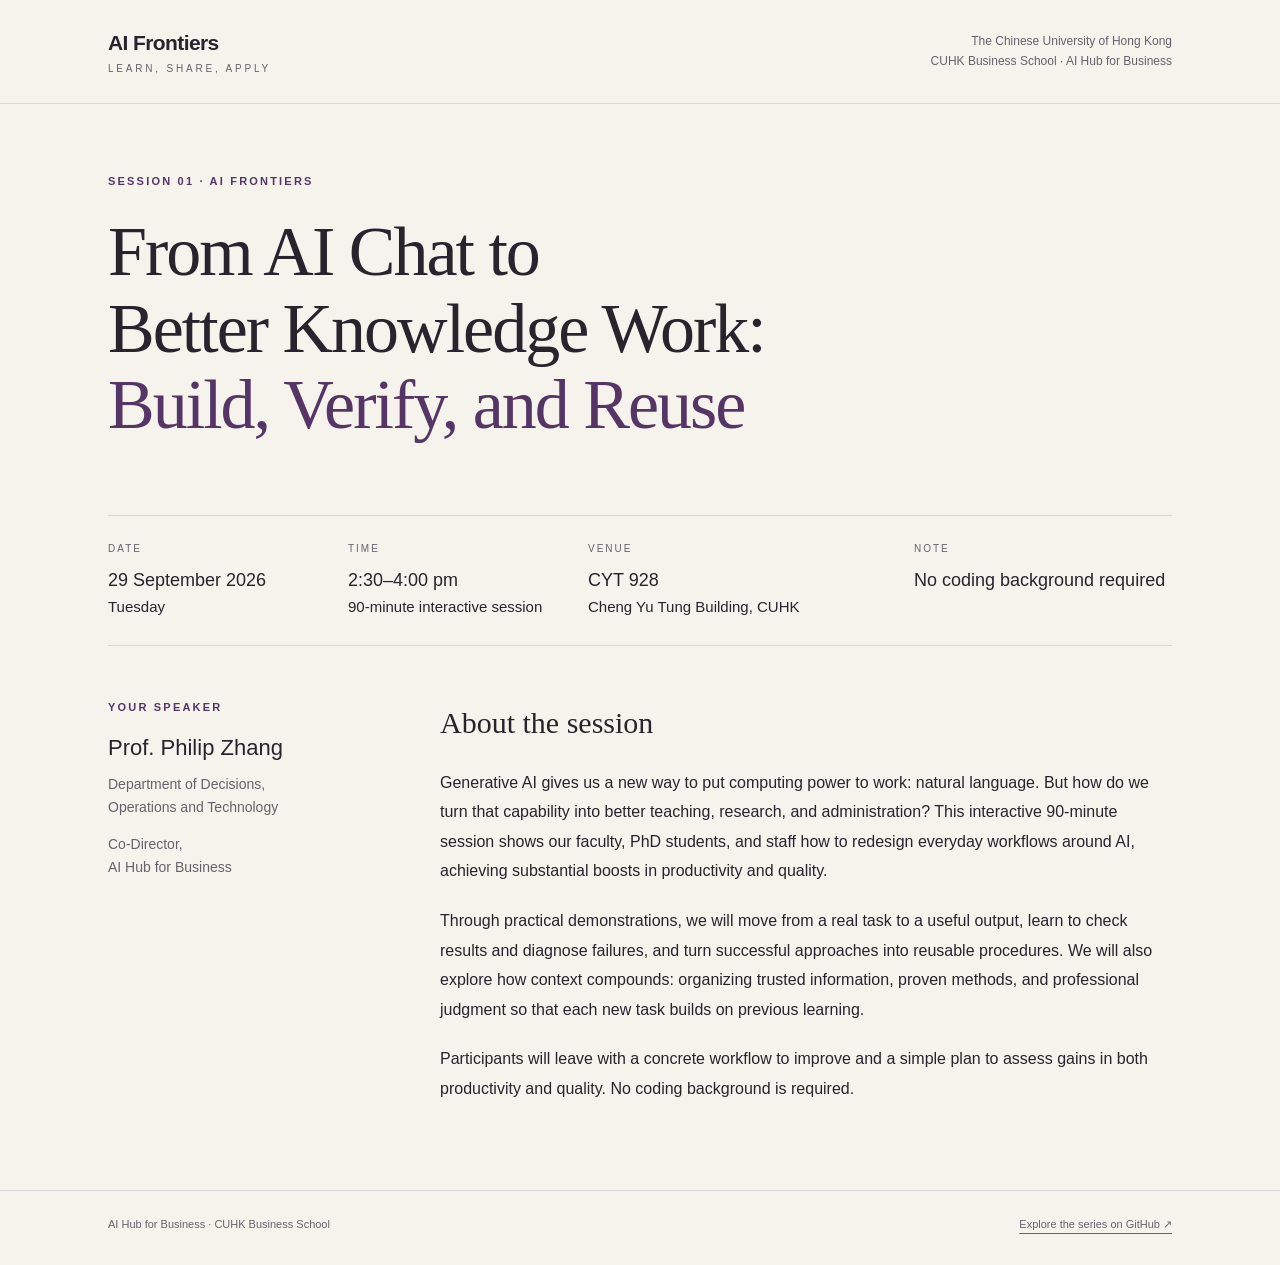
==== commit 45e4b6c1: "Place coding background note alongside event details" ====
--- a/docs/events/2026-09-29-build-verify-reuse.html
+++ b/docs/events/2026-09-29-build-verify-reuse.html
@@ -1,2 +1,2 @@
 <!doctype html>
-<html lang="en"><head><meta charset="utf-8"><meta name="viewport" content="width=device-width, initial-scale=1"><title>From AI Chat to Better Knowledge Work · AI Frontiers</title><meta name="description" content="AI Frontiers at CUHK Business School — learn, share and apply AI in research, teaching and everyday work."><link rel="stylesheet" href="../style.css"></head><body><a class="skip" href="#main">Skip to content</a><header><div class="wrap masthead"><a class="brand" href="../index.html">AI Frontiers<span>Learn, Share, Apply</span></a><div class="institution">The Chinese University of Hong Kong<br>CUHK Business School · AI Hub for Business</div></div></header><main id="main" class="wrap"><section class="hero"><div class="eyebrow">Session 01 · AI Frontiers</div><h1>From AI Chat to<br>Better Knowledge Work:<br><em>Build, Verify, and Reuse</em></h1></section><div class="session-note"><p>No coding background required</p></div><dl class="details"><div><dt>Date</dt><dd><strong>29 September 2026</strong><br>Tuesday</dd></div><div><dt>Time</dt><dd><strong>2:30–4:00 pm</strong><br>90-minute interactive session</dd></div><div><dt>Venue</dt><dd><strong>CYT 928</strong><br>Cheng Yu Tung Building, CUHK</dd></div></dl><div class="content"><aside><div class="eyebrow">Your speaker</div><p class="speaker">Prof. Philip Zhang</p><p class="affiliation">Department of Decisions,<br>Operations and Technology</p><p class="affiliation" style="margin-top:14px">Co-Director,<br>AI Hub for Business</p></aside><article class="abstract"><h2>About the session</h2><p>Generative AI gives us a new way to put computing power to work: natural language. But how do we turn that capability into better teaching, research, and administration? This interactive 90-minute session shows our faculty, PhD students, and staff how to redesign everyday workflows around AI, achieving substantial boosts in productivity and quality.</p><p>Through practical demonstrations, we will move from a real task to a useful output, learn to check results and diagnose failures, and turn successful approaches into reusable procedures. We will also explore how context compounds: organizing trusted information, proven methods, and professional judgment so that each new task builds on previous learning.</p><p>Participants will leave with a concrete workflow to improve and a simple plan to assess gains in both productivity and quality. No coding background is required.</p></article></div></main><footer><div class="wrap foot"><span>AI Hub for Business · CUHK Business School</span><a href="https://github.com/CUHK-Business-School-AI-Hub/AI-Frontiers-Learn-Share-and-Apply">Explore the series on GitHub ↗</a></div></footer></body></html>+<html lang="en"><head><meta charset="utf-8"><meta name="viewport" content="width=device-width, initial-scale=1"><title>From AI Chat to Better Knowledge Work · AI Frontiers</title><meta name="description" content="AI Frontiers at CUHK Business School — learn, share and apply AI in research, teaching and everyday work."><link rel="stylesheet" href="../style.css"></head><body><a class="skip" href="#main">Skip to content</a><header><div class="wrap masthead"><a class="brand" href="../index.html">AI Frontiers<span>Learn, Share, Apply</span></a><div class="institution">The Chinese University of Hong Kong<br>CUHK Business School · AI Hub for Business</div></div></header><main id="main" class="wrap"><section class="hero"><div class="eyebrow">Session 01 · AI Frontiers</div><h1>From AI Chat to<br>Better Knowledge Work:<br><em>Build, Verify, and Reuse</em></h1></section><dl class="details"><div><dt>Date</dt><dd><strong>29 September 2026</strong><br>Tuesday</dd></div><div><dt>Time</dt><dd><strong>2:30–4:00 pm</strong><br>90-minute interactive session</dd></div><div><dt>Venue</dt><dd><strong>CYT 928</strong><br>Cheng Yu Tung Building, CUHK</dd></div><div><dt>Note</dt><dd><strong>No coding background required</strong></dd></div></dl><div class="content"><aside><div class="eyebrow">Your speaker</div><p class="speaker">Prof. Philip Zhang</p><p class="affiliation">Department of Decisions,<br>Operations and Technology</p><p class="affiliation" style="margin-top:14px">Co-Director,<br>AI Hub for Business</p></aside><article class="abstract"><h2>About the session</h2><p>Generative AI gives us a new way to put computing power to work: natural language. But how do we turn that capability into better teaching, research, and administration? This interactive 90-minute session shows our faculty, PhD students, and staff how to redesign everyday workflows around AI, achieving substantial boosts in productivity and quality.</p><p>Through practical demonstrations, we will move from a real task to a useful output, learn to check results and diagnose failures, and turn successful approaches into reusable procedures. We will also explore how context compounds: organizing trusted information, proven methods, and professional judgment so that each new task builds on previous learning.</p><p>Participants will leave with a concrete workflow to improve and a simple plan to assess gains in both productivity and quality. No coding background is required.</p></article></div></main><footer><div class="wrap foot"><span>AI Hub for Business · CUHK Business School</span><a href="https://github.com/CUHK-Business-School-AI-Hub/AI-Frontiers-Learn-Share-and-Apply">Explore the series on GitHub ↗</a></div></footer></body></html>
--- a/docs/style.css
+++ b/docs/style.css
@@ -1 +1 @@
-*{box-sizing:border-box} :root{--paper:#f6f3ed;--ink:#28232d;--muted:#68616c;--purple:#543565;--line:#dcd6df;--gold:#b18c4c}body{margin:0;background:var(--paper);color:var(--ink);font-family:Arial,Helvetica,sans-serif;line-height:1.65}a{color:inherit;text-underline-offset:5px}a:hover{color:var(--purple)}a:focus-visible{outline:3px solid var(--gold);outline-offset:6px}.wrap{max-width:1160px;margin:auto;padding:0 48px}header{border-bottom:1px solid var(--line)}.masthead{display:flex;align-items:center;justify-content:space-between;gap:24px;padding-top:26px;padding-bottom:26px}.brand{text-decoration:none;font-weight:700;font-size:21px;letter-spacing:-.6px}.brand span{display:block;font-size:10px;letter-spacing:2.8px;text-transform:uppercase;font-weight:400;color:var(--muted)}.institution{font-size:12px;text-align:right;color:var(--muted)}.eyebrow{text-transform:uppercase;font-size:11px;font-weight:700;letter-spacing:2.2px;color:var(--purple)}.hero{padding:68px 0 48px;position:relative}h1{font-family:Georgia,'Times New Roman',serif;font-weight:400;font-size:clamp(40px,5.7vw,70px);line-height:1.09;letter-spacing:-2px;margin:24px 0;max-width:930px}h1 em{font-style:normal;color:var(--purple)}.intro{font-size:18px;color:var(--muted);max-width:660px}.details{display:grid;grid-template-columns:1fr 1fr 1.4fr;border-top:1px solid var(--line);border-bottom:1px solid var(--line);margin:0;padding:25px 0;gap:25px}.details dt{font-size:10px;text-transform:uppercase;letter-spacing:2px;color:var(--muted);margin-bottom:8px}.details dd{margin:0;font-size:15px}.details strong{font-size:18px;font-weight:500}.content{display:grid;grid-template-columns:260px 1fr;gap:72px;padding:52px 0 66px}h2{font-family:Georgia,serif;font-weight:400;font-size:30px;margin:0 0 20px}.speaker{font-size:22px;margin:14px 0 6px}.affiliation{font-size:14px;color:var(--muted);margin:0}.session-note{width:100%;margin:0 0 32px;padding:28px 24px;background:#eae1f1;color:#543565;text-align:center}.session-note p{margin:0;font-size:20px;font-weight:600;line-height:1.5}.abstract p{font-size:16px;line-height:1.85;margin:0 0 20px}footer{border-top:1px solid var(--line);padding:24px 0 32px;font-size:11px;color:var(--muted)}.foot{display:flex;justify-content:space-between;gap:25px}.session{display:grid;grid-template-columns:100px 1fr 150px;gap:30px;padding:32px 0;border-top:1px solid var(--line);text-decoration:none;align-items:start}.session:hover h2{text-decoration:underline;text-underline-offset:6px}.number{font-family:Georgia,serif;font-size:48px;color:var(--purple);line-height:1}.session h2{font-size:28px;margin:0 0 10px}.session p{font-size:14px;color:var(--muted);margin:0}.session time{font-size:13px;text-align:right}.listing{padding-bottom:80px}.skip{position:absolute;left:16px;top:-100px;background:white;padding:8px;z-index:5}.skip:focus{top:10px}@media(max-width:700px){.wrap{padding:0 24px}.masthead{padding-top:20px;padding-bottom:20px}.institution{font-size:10px;max-width:130px}.brand{font-size:18px}.brand span{font-size:8px;letter-spacing:1.8px}.hero{padding:42px 0 30px}h1{letter-spacing:-1px}.details{grid-template-columns:1fr;gap:18px;padding:22px 0}.details dd{font-size:14px}.content{grid-template-columns:1fr;gap:36px;padding:32px 0 44px}.foot{flex-direction:column;gap:10px}.session{grid-template-columns:48px 1fr;gap:16px}.session time{grid-column:2;text-align:left}.session h2{font-size:25px}.number{font-size:36px}}+*{box-sizing:border-box} :root{--paper:#f6f3ed;--ink:#28232d;--muted:#68616c;--purple:#543565;--line:#dcd6df;--gold:#b18c4c}body{margin:0;background:var(--paper);color:var(--ink);font-family:Arial,Helvetica,sans-serif;line-height:1.65}a{color:inherit;text-underline-offset:5px}a:hover{color:var(--purple)}a:focus-visible{outline:3px solid var(--gold);outline-offset:6px}.wrap{max-width:1160px;margin:auto;padding:0 48px}header{border-bottom:1px solid var(--line)}.masthead{display:flex;align-items:center;justify-content:space-between;gap:24px;padding-top:26px;padding-bottom:26px}.brand{text-decoration:none;font-weight:700;font-size:21px;letter-spacing:-.6px}.brand span{display:block;font-size:10px;letter-spacing:2.8px;text-transform:uppercase;font-weight:400;color:var(--muted)}.institution{font-size:12px;text-align:right;color:var(--muted)}.eyebrow{text-transform:uppercase;font-size:11px;font-weight:700;letter-spacing:2.2px;color:var(--purple)}.hero{padding:68px 0 48px;position:relative}h1{font-family:Georgia,'Times New Roman',serif;font-weight:400;font-size:clamp(40px,5.7vw,70px);line-height:1.09;letter-spacing:-2px;margin:24px 0;max-width:930px}h1 em{font-style:normal;color:var(--purple)}.intro{font-size:18px;color:var(--muted);max-width:660px}.details{display:grid;grid-template-columns:1fr 1fr 1.4fr 1.2fr;border-top:1px solid var(--line);border-bottom:1px solid var(--line);margin:0;padding:25px 0;gap:25px}.details dt{font-size:10px;text-transform:uppercase;letter-spacing:2px;color:var(--muted);margin-bottom:8px}.details dd{margin:0;font-size:15px}.details strong{font-size:18px;font-weight:500}.content{display:grid;grid-template-columns:260px 1fr;gap:72px;padding:52px 0 66px}h2{font-family:Georgia,serif;font-weight:400;font-size:30px;margin:0 0 20px}.speaker{font-size:22px;margin:14px 0 6px}.affiliation{font-size:14px;color:var(--muted);margin:0}.abstract p{font-size:16px;line-height:1.85;margin:0 0 20px}footer{border-top:1px solid var(--line);padding:24px 0 32px;font-size:11px;color:var(--muted)}.foot{display:flex;justify-content:space-between;gap:25px}.session{display:grid;grid-template-columns:100px 1fr 150px;gap:30px;padding:32px 0;border-top:1px solid var(--line);text-decoration:none;align-items:start}.session:hover h2{text-decoration:underline;text-underline-offset:6px}.number{font-family:Georgia,serif;font-size:48px;color:var(--purple);line-height:1}.session h2{font-size:28px;margin:0 0 10px}.session p{font-size:14px;color:var(--muted);margin:0}.session time{font-size:13px;text-align:right}.listing{padding-bottom:80px}.skip{position:absolute;left:16px;top:-100px;background:white;padding:8px;z-index:5}.skip:focus{top:10px}@media(max-width:700px){.wrap{padding:0 24px}.masthead{padding-top:20px;padding-bottom:20px}.institution{font-size:10px;max-width:130px}.brand{font-size:18px}.brand span{font-size:8px;letter-spacing:1.8px}.hero{padding:42px 0 30px}h1{letter-spacing:-1px}.details{grid-template-columns:1fr;gap:18px;padding:22px 0}.details dd{font-size:14px}.content{grid-template-columns:1fr;gap:36px;padding:32px 0 44px}.foot{flex-direction:column;gap:10px}.session{grid-template-columns:48px 1fr;gap:16px}.session time{grid-column:2;text-align:left}.session h2{font-size:25px}.number{font-size:36px}}
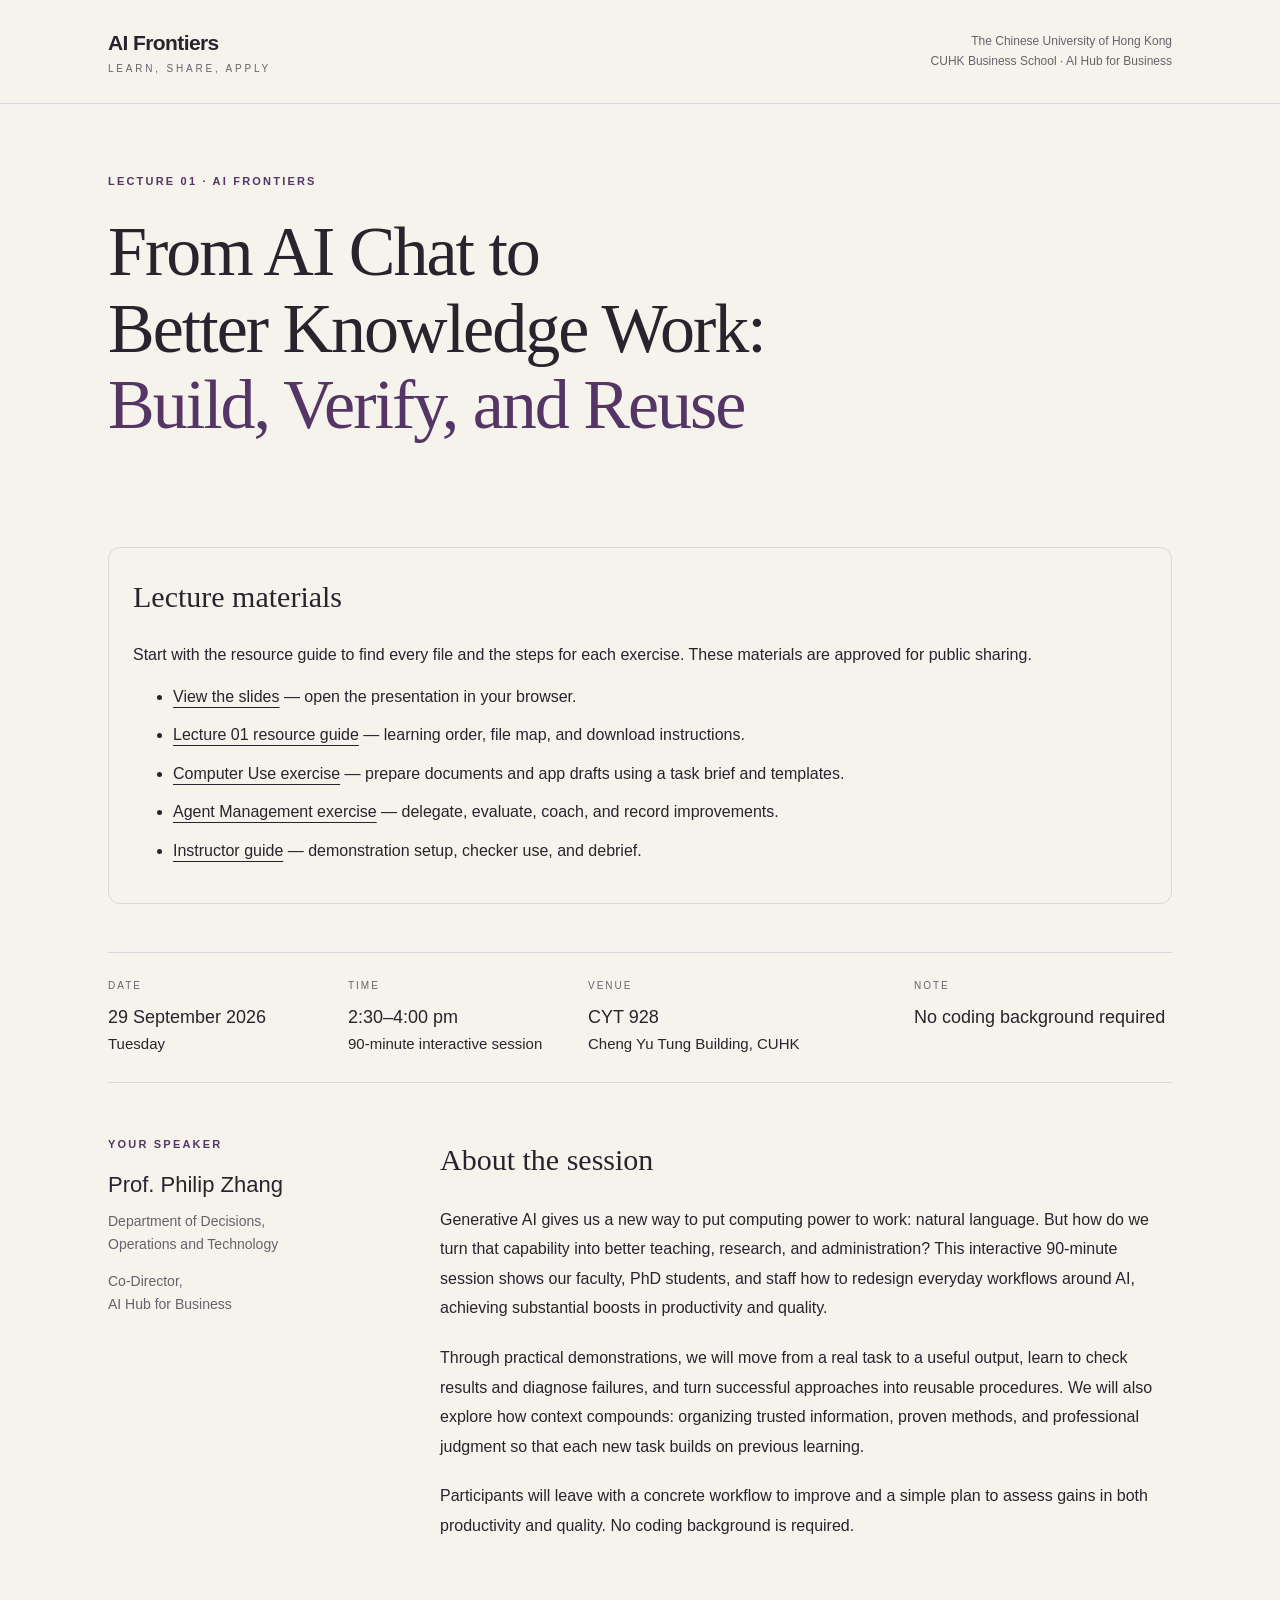
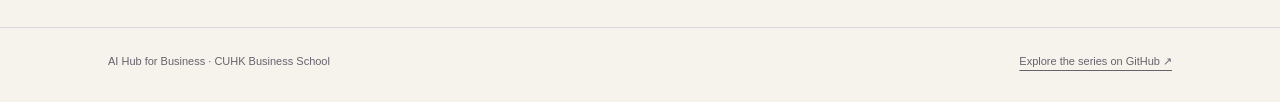
==== commit 1bacade7: "Organize lecture materials and add English resource guides" ====
--- a/docs/events/2026-09-29-build-verify-reuse.html
+++ b/docs/events/2026-09-29-build-verify-reuse.html
@@ -1,2 +1,2 @@
 <!doctype html>
-<html lang="en"><head><meta charset="utf-8"><meta name="viewport" content="width=device-width, initial-scale=1"><title>From AI Chat to Better Knowledge Work · AI Frontiers</title><meta name="description" content="AI Frontiers at CUHK Business School — learn, share and apply AI in research, teaching and everyday work."><link rel="stylesheet" href="../style.css"></head><body><a class="skip" href="#main">Skip to content</a><header><div class="wrap masthead"><a class="brand" href="../index.html">AI Frontiers<span>Learn, Share, Apply</span></a><div class="institution">The Chinese University of Hong Kong<br>CUHK Business School · AI Hub for Business</div></div></header><main id="main" class="wrap"><section class="hero"><div class="eyebrow">Session 01 · AI Frontiers</div><h1>From AI Chat to<br>Better Knowledge Work:<br><em>Build, Verify, and Reuse</em></h1></section><dl class="details"><div><dt>Date</dt><dd><strong>29 September 2026</strong><br>Tuesday</dd></div><div><dt>Time</dt><dd><strong>2:30–4:00 pm</strong><br>90-minute interactive session</dd></div><div><dt>Venue</dt><dd><strong>CYT 928</strong><br>Cheng Yu Tung Building, CUHK</dd></div><div><dt>Note</dt><dd><strong>No coding background required</strong></dd></div></dl><div class="content"><aside><div class="eyebrow">Your speaker</div><p class="speaker">Prof. Philip Zhang</p><p class="affiliation">Department of Decisions,<br>Operations and Technology</p><p class="affiliation" style="margin-top:14px">Co-Director,<br>AI Hub for Business</p></aside><article class="abstract"><h2>About the session</h2><p>Generative AI gives us a new way to put computing power to work: natural language. But how do we turn that capability into better teaching, research, and administration? This interactive 90-minute session shows our faculty, PhD students, and staff how to redesign everyday workflows around AI, achieving substantial boosts in productivity and quality.</p><p>Through practical demonstrations, we will move from a real task to a useful output, learn to check results and diagnose failures, and turn successful approaches into reusable procedures. We will also explore how context compounds: organizing trusted information, proven methods, and professional judgment so that each new task builds on previous learning.</p><p>Participants will leave with a concrete workflow to improve and a simple plan to assess gains in both productivity and quality. No coding background is required.</p></article></div></main><footer><div class="wrap foot"><span>AI Hub for Business · CUHK Business School</span><a href="https://github.com/CUHK-Business-School-AI-Hub/AI-Frontiers-Learn-Share-and-Apply">Explore the series on GitHub ↗</a></div></footer></body></html>+<html lang="en"><head><meta charset="utf-8"><meta name="viewport" content="width=device-width, initial-scale=1"><title>From AI Chat to Better Knowledge Work · AI Frontiers</title><meta name="description" content="AI Frontiers at CUHK Business School — learn, share and apply AI in research, teaching and everyday work."><link rel="stylesheet" href="../style.css"></head><body><a class="skip" href="#main">Skip to content</a><header><div class="wrap masthead"><a class="brand" href="../index.html">AI Frontiers<span>Learn, Share, Apply</span></a><div class="institution">The Chinese University of Hong Kong<br>CUHK Business School · AI Hub for Business</div></div></header><main id="main" class="wrap"><section class="hero"><div class="eyebrow">Lecture 01 · AI Frontiers</div><h1>From AI Chat to<br>Better Knowledge Work:<br><em>Build, Verify, and Reuse</em></h1></section><section class="resources" aria-labelledby="resources"><h2 id="resources">Lecture materials</h2><p>Start with the resource guide to find every file and the steps for each exercise. These materials are approved for public sharing.</p><ul><li><a href="../lectures/lecture-01-build-verify-reuse/slides.html">View the slides</a> — open the presentation in your browser.</li><li><a href="https://github.com/CUHK-Business-School-AI-Hub/AI-Frontiers-Learn-Share-and-Apply/blob/main/lectures/lecture-01-build-verify-reuse/README.md">Lecture 01 resource guide</a> — learning order, file map, and download instructions.</li><li><a href="https://github.com/CUHK-Business-School-AI-Hub/AI-Frontiers-Learn-Share-and-Apply/blob/main/lectures/lecture-01-build-verify-reuse/computer-use/README.md">Computer Use exercise</a> — prepare documents and app drafts using a task brief and templates.</li><li><a href="https://github.com/CUHK-Business-School-AI-Hub/AI-Frontiers-Learn-Share-and-Apply/blob/main/lectures/lecture-01-build-verify-reuse/agent-management/README.md">Agent Management exercise</a> — delegate, evaluate, coach, and record improvements.</li><li><a href="https://github.com/CUHK-Business-School-AI-Hub/AI-Frontiers-Learn-Share-and-Apply/blob/main/lectures/lecture-01-build-verify-reuse/agent-management/instructor-guide.md">Instructor guide</a> — demonstration setup, checker use, and debrief.</li></ul></section><dl class="details"><div><dt>Date</dt><dd><strong>29 September 2026</strong><br>Tuesday</dd></div><div><dt>Time</dt><dd><strong>2:30–4:00 pm</strong><br>90-minute interactive session</dd></div><div><dt>Venue</dt><dd><strong>CYT 928</strong><br>Cheng Yu Tung Building, CUHK</dd></div><div><dt>Note</dt><dd><strong>No coding background required</strong></dd></div></dl><div class="content"><aside><div class="eyebrow">Your speaker</div><p class="speaker">Prof. Philip Zhang</p><p class="affiliation">Department of Decisions,<br>Operations and Technology</p><p class="affiliation" style="margin-top:14px">Co-Director,<br>AI Hub for Business</p></aside><article class="abstract"><h2>About the session</h2><p>Generative AI gives us a new way to put computing power to work: natural language. But how do we turn that capability into better teaching, research, and administration? This interactive 90-minute session shows our faculty, PhD students, and staff how to redesign everyday workflows around AI, achieving substantial boosts in productivity and quality.</p><p>Through practical demonstrations, we will move from a real task to a useful output, learn to check results and diagnose failures, and turn successful approaches into reusable procedures. We will also explore how context compounds: organizing trusted information, proven methods, and professional judgment so that each new task builds on previous learning.</p><p>Participants will leave with a concrete workflow to improve and a simple plan to assess gains in both productivity and quality. No coding background is required.</p></article></div></main><footer><div class="wrap foot"><span>AI Hub for Business · CUHK Business School</span><a href="https://github.com/CUHK-Business-School-AI-Hub/AI-Frontiers-Learn-Share-and-Apply">Explore the series on GitHub ↗</a></div></footer></body></html>
--- a/docs/style.css
+++ b/docs/style.css
@@ -1 +1,3 @@
-*{box-sizing:border-box} :root{--paper:#f6f3ed;--ink:#28232d;--muted:#68616c;--purple:#543565;--line:#dcd6df;--gold:#b18c4c}body{margin:0;background:var(--paper);color:var(--ink);font-family:Arial,Helvetica,sans-serif;line-height:1.65}a{color:inherit;text-underline-offset:5px}a:hover{color:var(--purple)}a:focus-visible{outline:3px solid var(--gold);outline-offset:6px}.wrap{max-width:1160px;margin:auto;padding:0 48px}header{border-bottom:1px solid var(--line)}.masthead{display:flex;align-items:center;justify-content:space-between;gap:24px;padding-top:26px;padding-bottom:26px}.brand{text-decoration:none;font-weight:700;font-size:21px;letter-spacing:-.6px}.brand span{display:block;font-size:10px;letter-spacing:2.8px;text-transform:uppercase;font-weight:400;color:var(--muted)}.institution{font-size:12px;text-align:right;color:var(--muted)}.eyebrow{text-transform:uppercase;font-size:11px;font-weight:700;letter-spacing:2.2px;color:var(--purple)}.hero{padding:68px 0 48px;position:relative}h1{font-family:Georgia,'Times New Roman',serif;font-weight:400;font-size:clamp(40px,5.7vw,70px);line-height:1.09;letter-spacing:-2px;margin:24px 0;max-width:930px}h1 em{font-style:normal;color:var(--purple)}.intro{font-size:18px;color:var(--muted);max-width:660px}.details{display:grid;grid-template-columns:1fr 1fr 1.4fr 1.2fr;border-top:1px solid var(--line);border-bottom:1px solid var(--line);margin:0;padding:25px 0;gap:25px}.details dt{font-size:10px;text-transform:uppercase;letter-spacing:2px;color:var(--muted);margin-bottom:8px}.details dd{margin:0;font-size:15px}.details strong{font-size:18px;font-weight:500}.content{display:grid;grid-template-columns:260px 1fr;gap:72px;padding:52px 0 66px}h2{font-family:Georgia,serif;font-weight:400;font-size:30px;margin:0 0 20px}.speaker{font-size:22px;margin:14px 0 6px}.affiliation{font-size:14px;color:var(--muted);margin:0}.abstract p{font-size:16px;line-height:1.85;margin:0 0 20px}footer{border-top:1px solid var(--line);padding:24px 0 32px;font-size:11px;color:var(--muted)}.foot{display:flex;justify-content:space-between;gap:25px}.session{display:grid;grid-template-columns:100px 1fr 150px;gap:30px;padding:32px 0;border-top:1px solid var(--line);text-decoration:none;align-items:start}.session:hover h2{text-decoration:underline;text-underline-offset:6px}.number{font-family:Georgia,serif;font-size:48px;color:var(--purple);line-height:1}.session h2{font-size:28px;margin:0 0 10px}.session p{font-size:14px;color:var(--muted);margin:0}.session time{font-size:13px;text-align:right}.listing{padding-bottom:80px}.skip{position:absolute;left:16px;top:-100px;background:white;padding:8px;z-index:5}.skip:focus{top:10px}@media(max-width:700px){.wrap{padding:0 24px}.masthead{padding-top:20px;padding-bottom:20px}.institution{font-size:10px;max-width:130px}.brand{font-size:18px}.brand span{font-size:8px;letter-spacing:1.8px}.hero{padding:42px 0 30px}h1{letter-spacing:-1px}.details{grid-template-columns:1fr;gap:18px;padding:22px 0}.details dd{font-size:14px}.content{grid-template-columns:1fr;gap:36px;padding:32px 0 44px}.foot{flex-direction:column;gap:10px}.session{grid-template-columns:48px 1fr;gap:16px}.session time{grid-column:2;text-align:left}.session h2{font-size:25px}.number{font-size:36px}}+*{box-sizing:border-box} :root{--paper:#f6f3ed;--ink:#28232d;--muted:#68616c;--purple:#543565;--line:#dcd6df;--gold:#b18c4c}body{margin:0;background:var(--paper);color:var(--ink);font-family:Arial,Helvetica,sans-serif;line-height:1.65}a{color:inherit;text-underline-offset:5px}a:hover{color:var(--purple)}a:focus-visible{outline:3px solid var(--gold);outline-offset:6px}.wrap{max-width:1160px;margin:auto;padding:0 48px}header{border-bottom:1px solid var(--line)}.masthead{display:flex;align-items:center;justify-content:space-between;gap:24px;padding-top:26px;padding-bottom:26px}.brand{text-decoration:none;font-weight:700;font-size:21px;letter-spacing:-.6px}.brand span{display:block;font-size:10px;letter-spacing:2.8px;text-transform:uppercase;font-weight:400;color:var(--muted)}.institution{font-size:12px;text-align:right;color:var(--muted)}.eyebrow{text-transform:uppercase;font-size:11px;font-weight:700;letter-spacing:2.2px;color:var(--purple)}.hero{padding:68px 0 48px;position:relative}h1{font-family:Georgia,'Times New Roman',serif;font-weight:400;font-size:clamp(40px,5.7vw,70px);line-height:1.09;letter-spacing:-2px;margin:24px 0;max-width:930px}h1 em{font-style:normal;color:var(--purple)}.intro{font-size:18px;color:var(--muted);max-width:660px}.details{display:grid;grid-template-columns:1fr 1fr 1.4fr 1.2fr;border-top:1px solid var(--line);border-bottom:1px solid var(--line);margin:0;padding:25px 0;gap:25px}.details dt{font-size:10px;text-transform:uppercase;letter-spacing:2px;color:var(--muted);margin-bottom:8px}.details dd{margin:0;font-size:15px}.details strong{font-size:18px;font-weight:500}.content{display:grid;grid-template-columns:260px 1fr;gap:72px;padding:52px 0 66px}h2{font-family:Georgia,serif;font-weight:400;font-size:30px;margin:0 0 20px}.speaker{font-size:22px;margin:14px 0 6px}.affiliation{font-size:14px;color:var(--muted);margin:0}.abstract p{font-size:16px;line-height:1.85;margin:0 0 20px}footer{border-top:1px solid var(--line);padding:24px 0 32px;font-size:11px;color:var(--muted)}.foot{display:flex;justify-content:space-between;gap:25px}.session{display:grid;grid-template-columns:100px 1fr 150px;gap:30px;padding:32px 0;border-top:1px solid var(--line);text-decoration:none;align-items:start}.session:hover h2{text-decoration:underline;text-underline-offset:6px}.number{font-family:Georgia,serif;font-size:48px;color:var(--purple);line-height:1}.session h2{font-size:28px;margin:0 0 10px}.session p{font-size:14px;color:var(--muted);margin:0}.session time{font-size:13px;text-align:right}.listing{padding-bottom:80px}.skip{position:absolute;left:16px;top:-100px;background:white;padding:8px;z-index:5}.skip:focus{top:10px}@media(max-width:700px){.wrap{padding:0 24px}.masthead{padding-top:20px;padding-bottom:20px}.institution{font-size:10px;max-width:130px}.brand{font-size:18px}.brand span{font-size:8px;letter-spacing:1.8px}.hero{padding:42px 0 30px}h1{letter-spacing:-1px}.details{grid-template-columns:1fr;gap:18px;padding:22px 0}.details dd{font-size:14px}.content{grid-template-columns:1fr;gap:36px;padding:32px 0 44px}.foot{flex-direction:column;gap:10px}.session{grid-template-columns:48px 1fr;gap:16px}.session time{grid-column:2;text-align:left}.session h2{font-size:25px}.number{font-size:36px}}
+.resources { margin: 2rem 0 3rem; padding: 1.5rem; border: 1px solid #d8d8d8; border-radius: 12px; }
+.resources li { margin: .8rem 0; line-height: 1.6; }
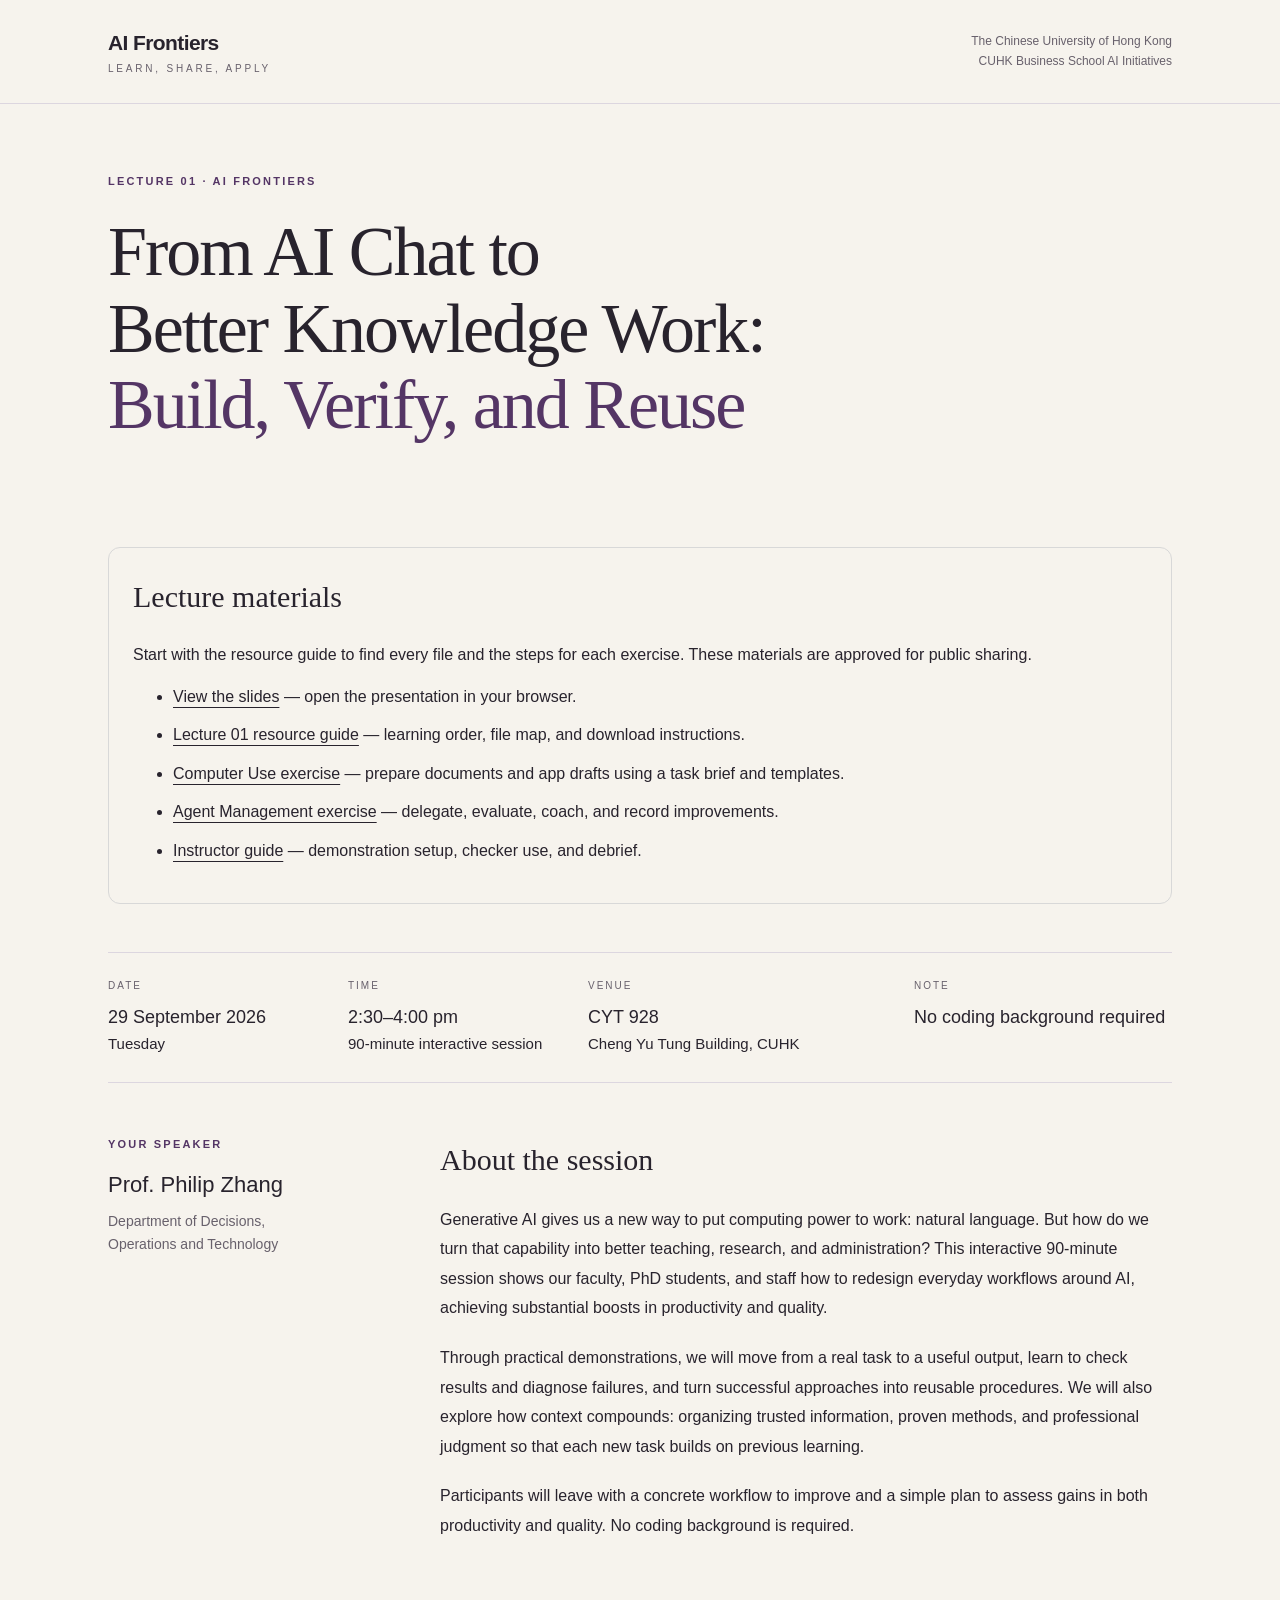
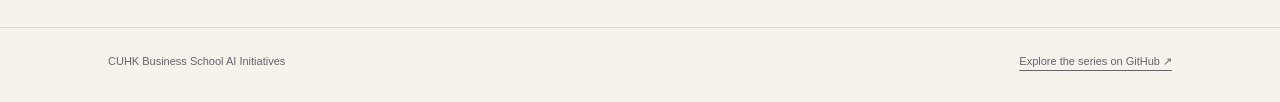
==== commit db6fbdf0: "Unify series branding: docs/events/2026-09-29-build-verify-reuse.html" ====
--- a/docs/events/2026-09-29-build-verify-reuse.html
+++ b/docs/events/2026-09-29-build-verify-reuse.html
@@ -1,2 +1,2 @@
 <!doctype html>
-<html lang="en"><head><meta charset="utf-8"><meta name="viewport" content="width=device-width, initial-scale=1"><title>From AI Chat to Better Knowledge Work · AI Frontiers</title><meta name="description" content="AI Frontiers at CUHK Business School — learn, share and apply AI in research, teaching and everyday work."><link rel="stylesheet" href="../style.css"></head><body><a class="skip" href="#main">Skip to content</a><header><div class="wrap masthead"><a class="brand" href="../index.html">AI Frontiers<span>Learn, Share, Apply</span></a><div class="institution">The Chinese University of Hong Kong<br>CUHK Business School · AI Hub for Business</div></div></header><main id="main" class="wrap"><section class="hero"><div class="eyebrow">Lecture 01 · AI Frontiers</div><h1>From AI Chat to<br>Better Knowledge Work:<br><em>Build, Verify, and Reuse</em></h1></section><section class="resources" aria-labelledby="resources"><h2 id="resources">Lecture materials</h2><p>Start with the resource guide to find every file and the steps for each exercise. These materials are approved for public sharing.</p><ul><li><a href="../lectures/lecture-01-build-verify-reuse/slides.html">View the slides</a> — open the presentation in your browser.</li><li><a href="https://github.com/CUHK-Business-School-AI-Hub/AI-Frontiers-Learn-Share-and-Apply/blob/main/lectures/lecture-01-build-verify-reuse/README.md">Lecture 01 resource guide</a> — learning order, file map, and download instructions.</li><li><a href="https://github.com/CUHK-Business-School-AI-Hub/AI-Frontiers-Learn-Share-and-Apply/blob/main/lectures/lecture-01-build-verify-reuse/computer-use/README.md">Computer Use exercise</a> — prepare documents and app drafts using a task brief and templates.</li><li><a href="https://github.com/CUHK-Business-School-AI-Hub/AI-Frontiers-Learn-Share-and-Apply/blob/main/lectures/lecture-01-build-verify-reuse/agent-management/README.md">Agent Management exercise</a> — delegate, evaluate, coach, and record improvements.</li><li><a href="https://github.com/CUHK-Business-School-AI-Hub/AI-Frontiers-Learn-Share-and-Apply/blob/main/lectures/lecture-01-build-verify-reuse/agent-management/instructor-guide.md">Instructor guide</a> — demonstration setup, checker use, and debrief.</li></ul></section><dl class="details"><div><dt>Date</dt><dd><strong>29 September 2026</strong><br>Tuesday</dd></div><div><dt>Time</dt><dd><strong>2:30–4:00 pm</strong><br>90-minute interactive session</dd></div><div><dt>Venue</dt><dd><strong>CYT 928</strong><br>Cheng Yu Tung Building, CUHK</dd></div><div><dt>Note</dt><dd><strong>No coding background required</strong></dd></div></dl><div class="content"><aside><div class="eyebrow">Your speaker</div><p class="speaker">Prof. Philip Zhang</p><p class="affiliation">Department of Decisions,<br>Operations and Technology</p><p class="affiliation" style="margin-top:14px">Co-Director,<br>AI Hub for Business</p></aside><article class="abstract"><h2>About the session</h2><p>Generative AI gives us a new way to put computing power to work: natural language. But how do we turn that capability into better teaching, research, and administration? This interactive 90-minute session shows our faculty, PhD students, and staff how to redesign everyday workflows around AI, achieving substantial boosts in productivity and quality.</p><p>Through practical demonstrations, we will move from a real task to a useful output, learn to check results and diagnose failures, and turn successful approaches into reusable procedures. We will also explore how context compounds: organizing trusted information, proven methods, and professional judgment so that each new task builds on previous learning.</p><p>Participants will leave with a concrete workflow to improve and a simple plan to assess gains in both productivity and quality. No coding background is required.</p></article></div></main><footer><div class="wrap foot"><span>AI Hub for Business · CUHK Business School</span><a href="https://github.com/CUHK-Business-School-AI-Hub/AI-Frontiers-Learn-Share-and-Apply">Explore the series on GitHub ↗</a></div></footer></body></html>+<html lang="en"><head><meta charset="utf-8"><meta name="viewport" content="width=device-width, initial-scale=1"><title>From AI Chat to Better Knowledge Work · AI Frontiers</title><meta name="description" content="AI Frontiers by CUHK Business School AI Initiatives — learn, share and apply AI in research, teaching and everyday work."><link rel="stylesheet" href="../style.css?v=20260930-layout"></head><body><a class="skip" href="#main">Skip to content</a><header><div class="wrap masthead"><a class="brand" href="../index.html">AI Frontiers<span>Learn, Share, Apply</span></a><div class="institution">The Chinese University of Hong Kong<br>CUHK Business School AI Initiatives</div></div></header><main id="main" class="wrap"><section class="hero"><div class="eyebrow">Lecture 01 · AI Frontiers</div><h1>From AI Chat to<br>Better Knowledge Work:<br><em>Build, Verify, and Reuse</em></h1></section><section class="resources" aria-labelledby="resources"><h2 id="resources">Lecture materials</h2><p>Start with the resource guide to find every file and the steps for each exercise. These materials are approved for public sharing.</p><ul><li><a href="../lectures/lecture-01-build-verify-reuse/slides.html">View the slides</a> — open the presentation in your browser.</li><li><a href="https://github.com/CUHK-Business-School-AI-Hub/AI-Frontiers-Learn-Share-and-Apply/blob/main/lectures/lecture-01-build-verify-reuse/README.md">Lecture 01 resource guide</a> — learning order, file map, and download instructions.</li><li><a href="https://github.com/CUHK-Business-School-AI-Hub/AI-Frontiers-Learn-Share-and-Apply/blob/main/lectures/lecture-01-build-verify-reuse/computer-use/README.md">Computer Use exercise</a> — prepare documents and app drafts using a task brief and templates.</li><li><a href="https://github.com/CUHK-Business-School-AI-Hub/AI-Frontiers-Learn-Share-and-Apply/blob/main/lectures/lecture-01-build-verify-reuse/agent-management/README.md">Agent Management exercise</a> — delegate, evaluate, coach, and record improvements.</li><li><a href="https://github.com/CUHK-Business-School-AI-Hub/AI-Frontiers-Learn-Share-and-Apply/blob/main/lectures/lecture-01-build-verify-reuse/agent-management/instructor-guide.md">Instructor guide</a> — demonstration setup, checker use, and debrief.</li></ul></section><dl class="details"><div><dt>Date</dt><dd><strong>29 September 2026</strong><br>Tuesday</dd></div><div><dt>Time</dt><dd><strong>2:30–4:00 pm</strong><br>90-minute interactive session</dd></div><div><dt>Venue</dt><dd><strong>CYT 928</strong><br>Cheng Yu Tung Building, CUHK</dd></div><div><dt>Note</dt><dd><strong>No coding background required</strong></dd></div></dl><div class="content"><aside><div class="eyebrow">Your speaker</div><p class="speaker">Prof. Philip Zhang</p><p class="affiliation">Department of Decisions,<br>Operations and Technology</p></aside><article class="abstract"><h2>About the session</h2><p>Generative AI gives us a new way to put computing power to work: natural language. But how do we turn that capability into better teaching, research, and administration? This interactive 90-minute session shows our faculty, PhD students, and staff how to redesign everyday workflows around AI, achieving substantial boosts in productivity and quality.</p><p>Through practical demonstrations, we will move from a real task to a useful output, learn to check results and diagnose failures, and turn successful approaches into reusable procedures. We will also explore how context compounds: organizing trusted information, proven methods, and professional judgment so that each new task builds on previous learning.</p><p>Participants will leave with a concrete workflow to improve and a simple plan to assess gains in both productivity and quality. No coding background is required.</p></article></div></main><footer><div class="wrap foot"><span>CUHK Business School AI Initiatives</span><a href="https://github.com/CUHK-Business-School-AI-Hub/AI-Frontiers-Learn-Share-and-Apply">Explore the series on GitHub ↗</a></div></footer></body></html>
--- a/docs/style.css
+++ b/docs/style.css
@@ -1,3 +1,26 @@
 *{box-sizing:border-box} :root{--paper:#f6f3ed;--ink:#28232d;--muted:#68616c;--purple:#543565;--line:#dcd6df;--gold:#b18c4c}body{margin:0;background:var(--paper);color:var(--ink);font-family:Arial,Helvetica,sans-serif;line-height:1.65}a{color:inherit;text-underline-offset:5px}a:hover{color:var(--purple)}a:focus-visible{outline:3px solid var(--gold);outline-offset:6px}.wrap{max-width:1160px;margin:auto;padding:0 48px}header{border-bottom:1px solid var(--line)}.masthead{display:flex;align-items:center;justify-content:space-between;gap:24px;padding-top:26px;padding-bottom:26px}.brand{text-decoration:none;font-weight:700;font-size:21px;letter-spacing:-.6px}.brand span{display:block;font-size:10px;letter-spacing:2.8px;text-transform:uppercase;font-weight:400;color:var(--muted)}.institution{font-size:12px;text-align:right;color:var(--muted)}.eyebrow{text-transform:uppercase;font-size:11px;font-weight:700;letter-spacing:2.2px;color:var(--purple)}.hero{padding:68px 0 48px;position:relative}h1{font-family:Georgia,'Times New Roman',serif;font-weight:400;font-size:clamp(40px,5.7vw,70px);line-height:1.09;letter-spacing:-2px;margin:24px 0;max-width:930px}h1 em{font-style:normal;color:var(--purple)}.intro{font-size:18px;color:var(--muted);max-width:660px}.details{display:grid;grid-template-columns:1fr 1fr 1.4fr 1.2fr;border-top:1px solid var(--line);border-bottom:1px solid var(--line);margin:0;padding:25px 0;gap:25px}.details dt{font-size:10px;text-transform:uppercase;letter-spacing:2px;color:var(--muted);margin-bottom:8px}.details dd{margin:0;font-size:15px}.details strong{font-size:18px;font-weight:500}.content{display:grid;grid-template-columns:260px 1fr;gap:72px;padding:52px 0 66px}h2{font-family:Georgia,serif;font-weight:400;font-size:30px;margin:0 0 20px}.speaker{font-size:22px;margin:14px 0 6px}.affiliation{font-size:14px;color:var(--muted);margin:0}.abstract p{font-size:16px;line-height:1.85;margin:0 0 20px}footer{border-top:1px solid var(--line);padding:24px 0 32px;font-size:11px;color:var(--muted)}.foot{display:flex;justify-content:space-between;gap:25px}.session{display:grid;grid-template-columns:100px 1fr 150px;gap:30px;padding:32px 0;border-top:1px solid var(--line);text-decoration:none;align-items:start}.session:hover h2{text-decoration:underline;text-underline-offset:6px}.number{font-family:Georgia,serif;font-size:48px;color:var(--purple);line-height:1}.session h2{font-size:28px;margin:0 0 10px}.session p{font-size:14px;color:var(--muted);margin:0}.session time{font-size:13px;text-align:right}.listing{padding-bottom:80px}.skip{position:absolute;left:16px;top:-100px;background:white;padding:8px;z-index:5}.skip:focus{top:10px}@media(max-width:700px){.wrap{padding:0 24px}.masthead{padding-top:20px;padding-bottom:20px}.institution{font-size:10px;max-width:130px}.brand{font-size:18px}.brand span{font-size:8px;letter-spacing:1.8px}.hero{padding:42px 0 30px}h1{letter-spacing:-1px}.details{grid-template-columns:1fr;gap:18px;padding:22px 0}.details dd{font-size:14px}.content{grid-template-columns:1fr;gap:36px;padding:32px 0 44px}.foot{flex-direction:column;gap:10px}.session{grid-template-columns:48px 1fr;gap:16px}.session time{grid-column:2;text-align:left}.session h2{font-size:25px}.number{font-size:36px}}
 .resources { margin: 2rem 0 3rem; padding: 1.5rem; border: 1px solid #d8d8d8; border-radius: 12px; }
 .resources li { margin: .8rem 0; line-height: 1.6; }
+
+/* Keep the lecture label inside its own column at every viewport width. */
+.session { grid-template-columns: 84px minmax(0, 1fr) 160px; gap: 28px; }
+.session > * { min-width: 0; }
+.number { display: grid; gap: 8px; font-size: 44px; line-height: 1; }
+.number-label { font-family: Arial, Helvetica, sans-serif; font-size: 11px; font-weight: 700; letter-spacing: 1px; text-transform: uppercase; }
+.number strong { font-weight: 400; }
+.session h2 { overflow-wrap: break-word; }
+.session time { line-height: 1.6; }
+@media (max-width: 800px) {
+  .session { grid-template-columns: 64px minmax(0, 1fr); gap: 20px; }
+  .session time { grid-column: 2; text-align: left; }
+}
+@media (max-width: 420px) {
+  .wrap { padding-left: 20px; padding-right: 20px; }
+  .masthead { align-items: flex-start; gap: 16px; }
+  .institution { max-width: 120px; }
+  .brand { flex-shrink: 0; }
+  .session { grid-template-columns: 48px minmax(0, 1fr); gap: 16px; }
+  .number { font-size: 36px; }
+  .number-label { font-size: 9px; letter-spacing: .5px; }
+  .session h2 { font-size: 25px; line-height: 1.25; }
+}
